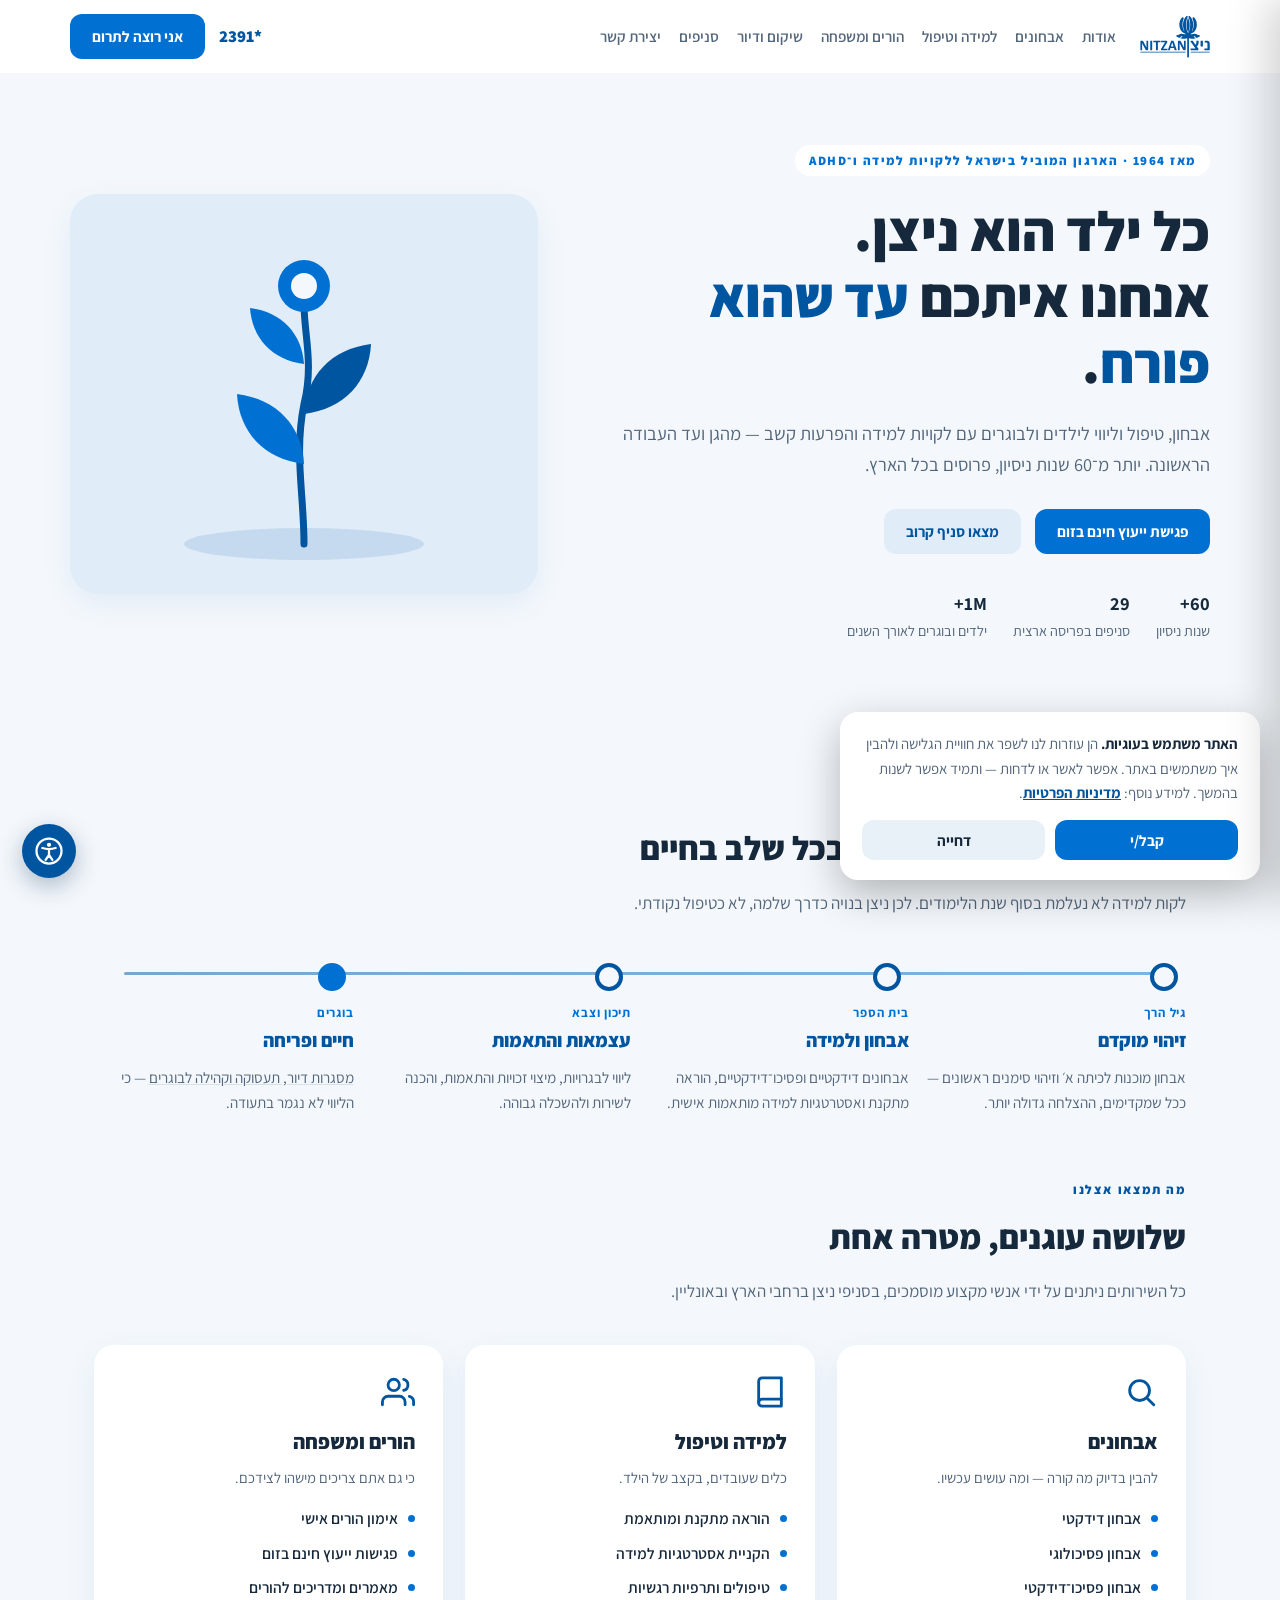
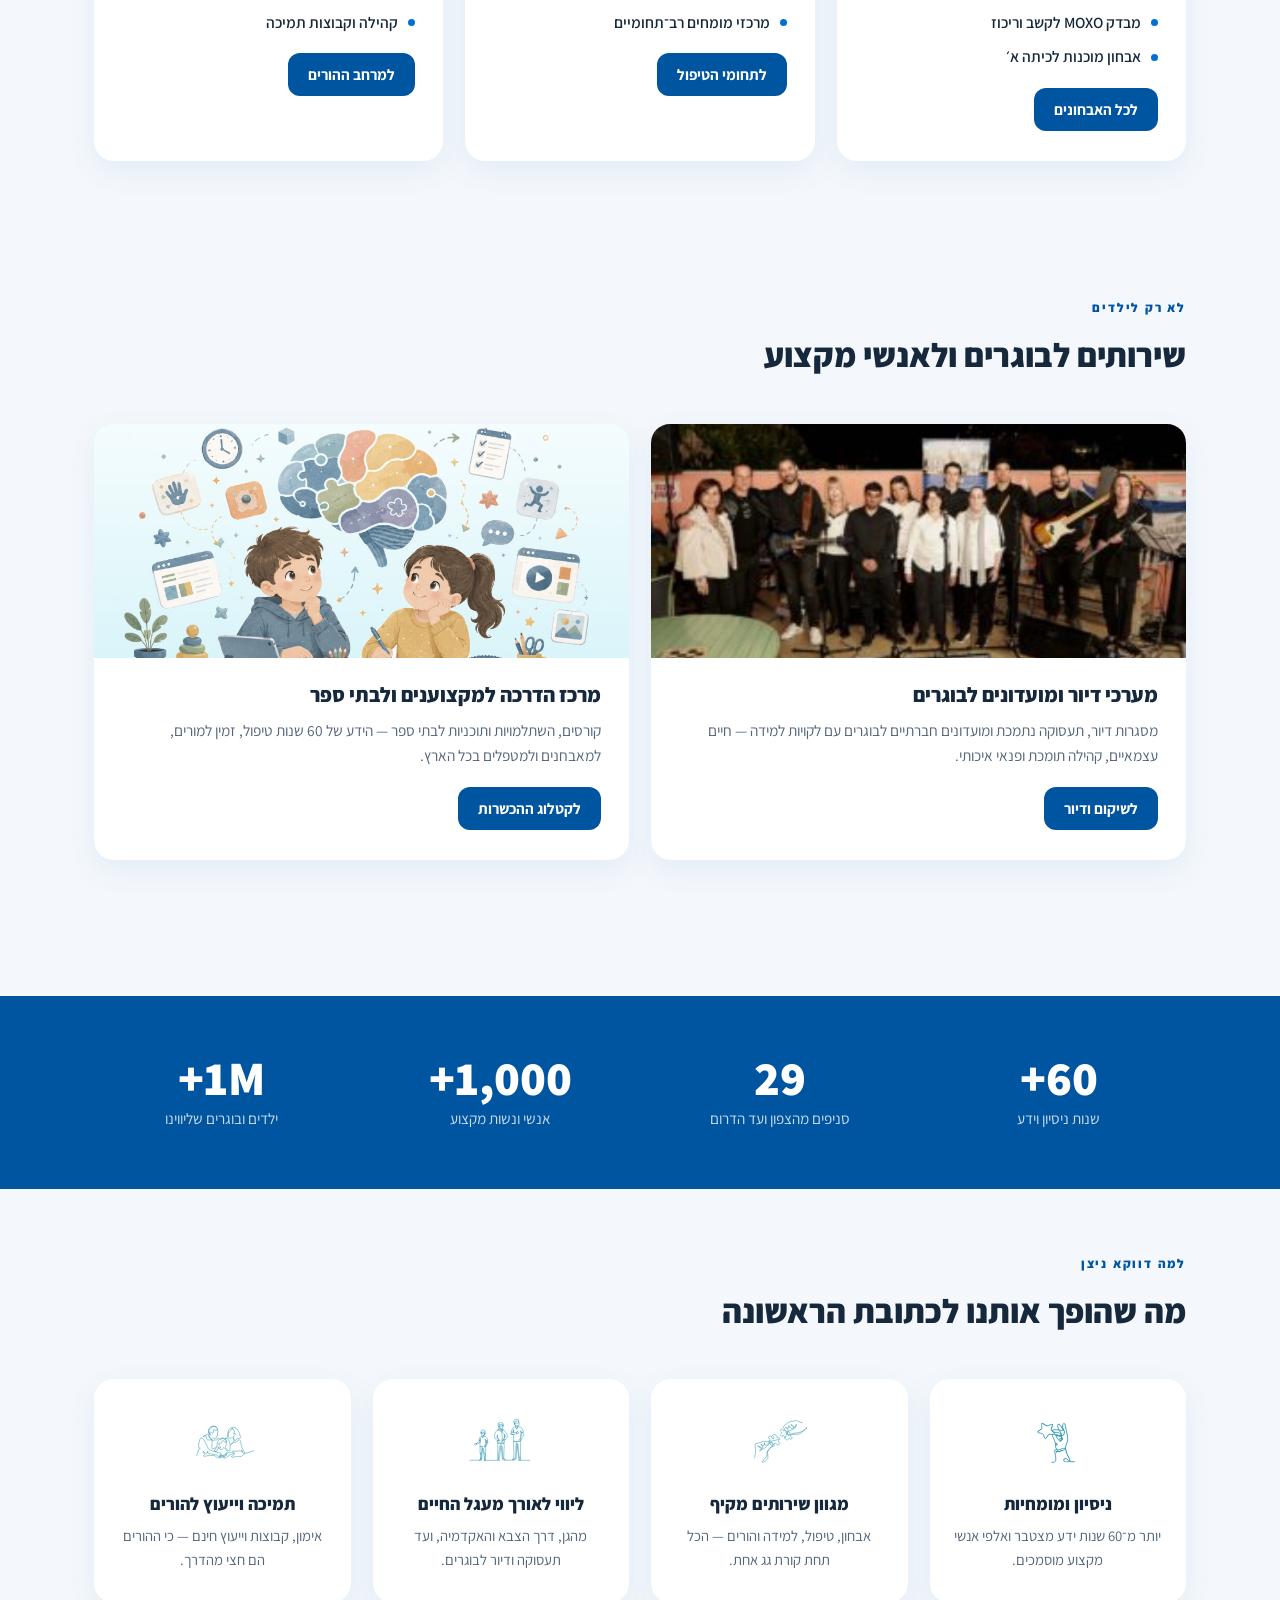
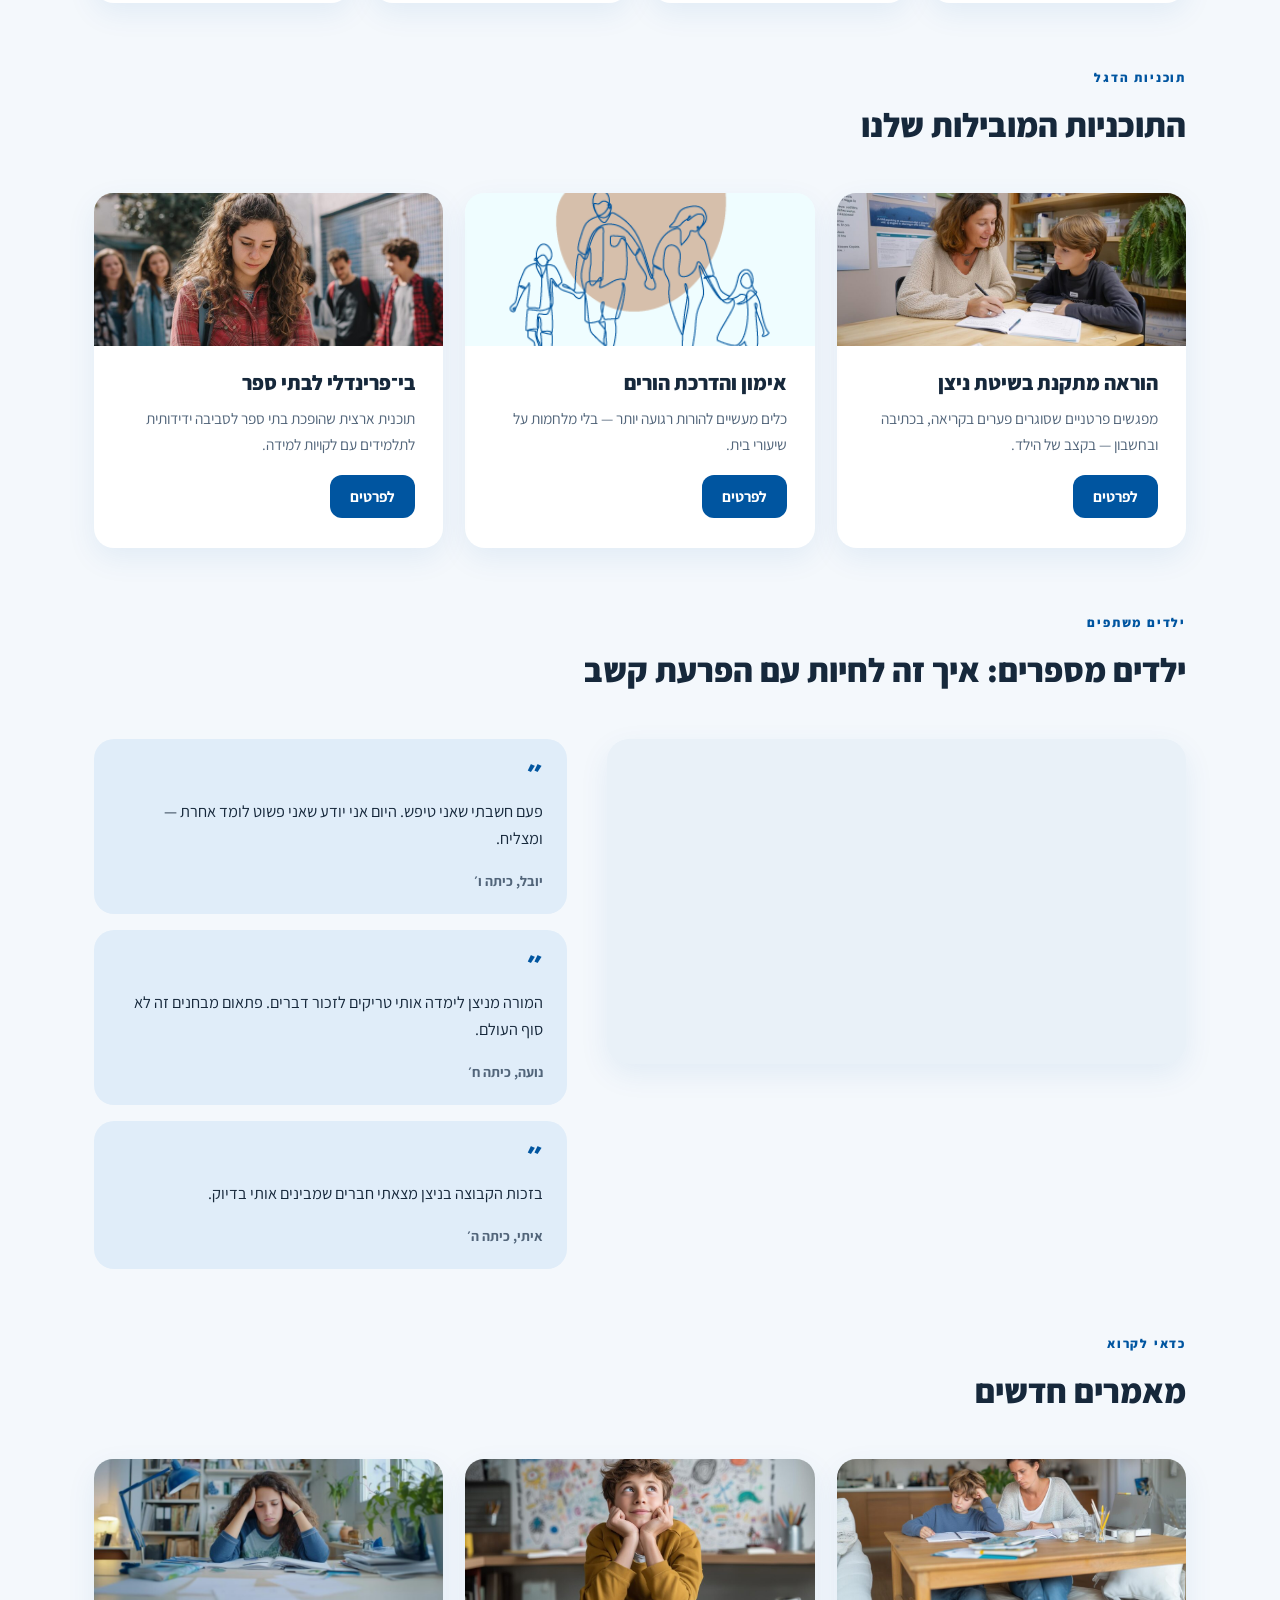
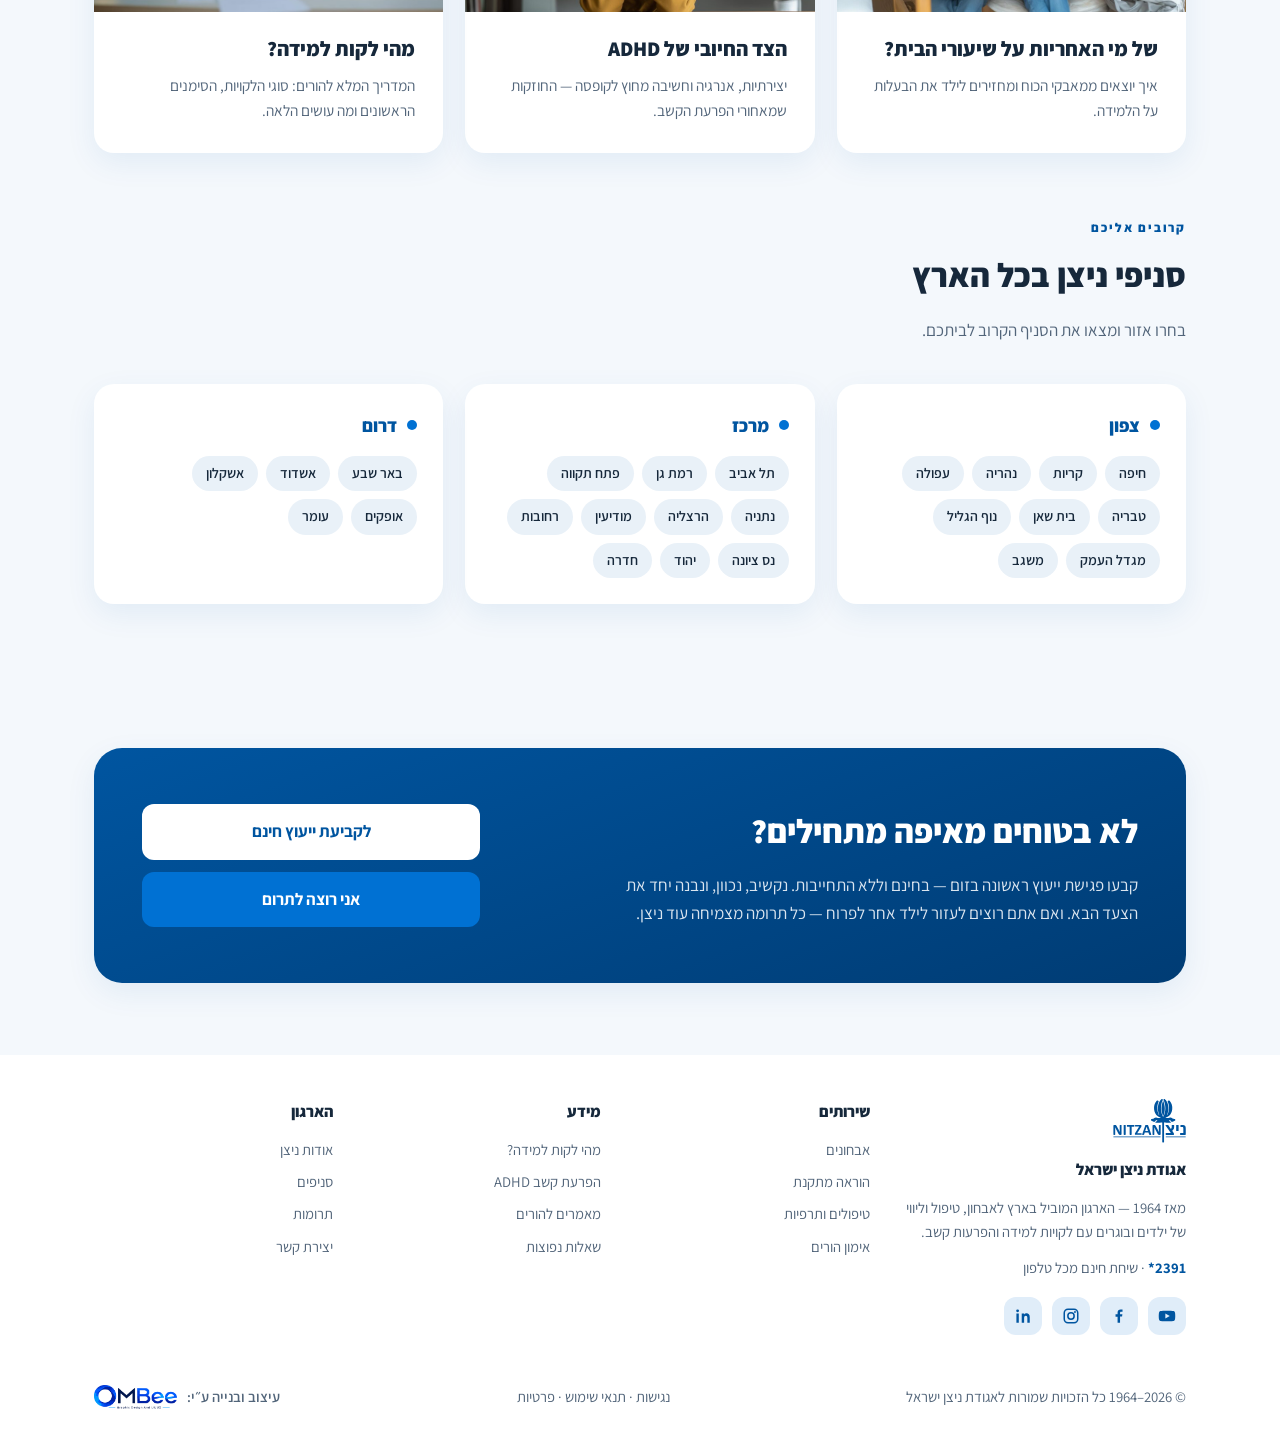
==== web/index.html @ 7d544f48 "Nitzan Israel website concept - full site 12 pages (home, about, diagnostics, therapy, parents, hous" ====
<!DOCTYPE html>
<html lang="he" dir="rtl">
<head>
<meta charset="utf-8">
<meta name="viewport" content="width=device-width, initial-scale=1">
<title>אגודת ניצן ישראל — איתכם מילדות ועד בגרות</title>
<link rel="icon" href="images/favicon-32.png">
<link rel="preconnect" href="https://fonts.googleapis.com">
<link rel="stylesheet" href="https://fonts.googleapis.com/css2?family=Assistant:wght@400;600;700;800&display=swap">
<link rel="stylesheet" href="style.css">
<script src="site.js" defer></script>
</head>
<body>

<header class="topbar">
  <div class="wrap topbar-inner">
    <button class="burger" aria-label="פתיחת תפריט" onclick="document.body.classList.add('drawer-open')">
      <svg width="26" height="26" viewBox="0 0 24 24" fill="none" stroke="currentColor" stroke-width="2.4" stroke-linecap="round"><path d="M3 6h18M3 12h18M3 18h18"/></svg>
    </button>
    <a class="logo" href="index.html">
      <img src="images/logo-blue.svg" alt="ניצן — אגודה לקידום ילדים ובוגרים עם לקויות למידה">
    </a>
    <nav class="nav" aria-label="ניווט ראשי">
      <a href="about.html">אודות</a>
      <a href="diagnostics.html">אבחונים</a>
      <a href="therapy.html">למידה וטיפול</a>
      <a href="parents.html">הורים ומשפחה</a>
      <a href="housing.html">שיקום ודיור</a>
      <a href="branches.html">סניפים</a>
      <a href="contact.html">יצירת קשר</a>
    </nav>
    <div class="topbar-actions">
      <a class="phone" href="tel:*2391" dir="ltr">2391*</a>
      <a class="btn btn-accent" href="donate.html">אני רוצה לתרום</a>
    </div>
  </div>
</header>

<div class="drawer-overlay" onclick="document.body.classList.remove('drawer-open')"></div>
<aside class="drawer" aria-label="תפריט ראשי">
  <div class="drawer-head">
    <a href="index.html" aria-label="לדף הראשי"><img src="images/logo-blue.svg" alt="ניצן"></a>
    <button class="drawer-close" aria-label="סגירת תפריט" onclick="document.body.classList.remove('drawer-open')">
      <svg width="22" height="22" viewBox="0 0 24 24" fill="none" stroke="currentColor" stroke-width="2.4" stroke-linecap="round"><path d="M5 5l14 14M19 5L5 19"/></svg>
    </button>
  </div>
  <nav class="drawer-nav">
    <a href="about.html">אודות</a>
    <a href="diagnostics.html">אבחונים</a>
    <a href="therapy.html">למידה וטיפול</a>
    <a href="parents.html">הורים ומשפחה</a>
    <a href="housing.html">שיקום ודיור</a>
    <a href="branches.html">סניפים</a>
    <a href="contact.html">יצירת קשר</a>
  </nav>
  <div class="drawer-cta">
    <a class="btn btn-ghost" href="tel:*2391">חיוג חינם <span dir="ltr">2391*</span></a>
    <a class="btn btn-accent" href="donate.html">אני רוצה לתרום</a>
  </div>
</aside>

<section class="hero">
  <div class="wrap hero-inner">
    <div>
      <span class="eyebrow">מאז 1964 · הארגון המוביל בישראל ללקויות למידה ו־ADHD</span>
      <h1>כל ילד הוא ניצן.<br>אנחנו איתכם <em>עד שהוא פורח</em>.</h1>
      <p class="lead">אבחון, טיפול וליווי לילדים ולבוגרים עם לקויות למידה והפרעות קשב — מהגן ועד העבודה הראשונה. יותר מ־60 שנות ניסיון, פרוסים בכל הארץ.</p>
      <div class="hero-ctas">
        <a class="btn btn-accent" href="contact.html">פגישת ייעוץ חינם בזום</a>
        <a class="btn btn-ghost" href="branches.html">מצאו סניף קרוב</a>
      </div>
      <div class="hero-trust">
        <div><b>60+</b>שנות ניסיון</div>
        <div><b>29</b>סניפים בפריסה ארצית</div>
        <div><b>1M+</b>ילדים ובוגרים לאורך השנים</div>
      </div>
    </div>
    <div class="sprout-stage" aria-hidden="true">
      <svg viewBox="0 0 340 360" fill="none">
        <ellipse cx="170" cy="330" rx="120" ry="16" fill="var(--brand)" opacity="0.12"/>
        <path class="stem-path" d="M170 330 C170 280 160 240 170 190 C180 150 170 120 170 90" stroke="var(--brand)" stroke-width="7" stroke-linecap="round"/>
        <path class="leaf leaf-1" d="M170 250 C130 245 105 218 103 180 C143 185 168 212 170 250Z" fill="var(--bud)"/>
        <path class="leaf leaf-2" d="M170 200 C210 195 235 168 237 130 C197 135 172 162 170 200Z" fill="var(--brand)" opacity="0.85"/>
        <path class="leaf leaf-3" d="M170 150 C138 146 118 124 116 94 C148 98 168 120 170 150Z" fill="var(--bud)" opacity="0.75"/>
        <g class="bud-circle">
          <circle cx="170" cy="72" r="26" fill="var(--accent)"/>
          <circle cx="170" cy="72" r="13" fill="var(--bg)"/>
        </g>
      </svg>
    </div>
  </div>
</section>

<section class="section">
  <div class="wrap">
    <div class="section-head">
      <span class="kicker">המסע שלנו יחד</span>
      <h2>מילדות ועד בגרות — ליווי בכל שלב בחיים</h2>
      <p>לקות למידה לא נעלמת בסוף שנת הלימודים. לכן ניצן בנויה כדרך שלמה, לא כטיפול נקודתי.</p>
    </div>
    <div class="journey-track">
      <div class="stage">
        <span class="age">גיל הרך</span>
        <h3>זיהוי מוקדם</h3>
        <p>אבחון מוכנות לכיתה א׳ וזיהוי סימנים ראשונים — ככל שמקדימים, ההצלחה גדולה יותר.</p>
      </div>
      <div class="stage">
        <span class="age">בית הספר</span>
        <h3>אבחון ולמידה</h3>
        <p>אבחונים דידקטיים ופסיכו־דידקטיים, הוראה מתקנת ואסטרטגיות למידה מותאמות אישית.</p>
      </div>
      <div class="stage">
        <span class="age">תיכון וצבא</span>
        <h3>עצמאות והתאמות</h3>
        <p>ליווי לבגרויות, מיצוי זכויות והתאמות, והכנה לשירות ולהשכלה גבוהה.</p>
      </div>
      <div class="stage">
        <span class="age">בוגרים</span>
        <h3>חיים ופריחה</h3>
        <p><a href="housing.html" style="color:inherit; text-decoration:underline; text-decoration-color:var(--line);">מסגרות דיור, תעסוקה וקהילה לבוגרים</a> — כי הליווי לא נגמר בתעודה.</p>
      </div>
    </div>
  </div>
</section>

<section class="section pad-bottom">
  <div class="wrap">
    <div class="section-head">
      <span class="kicker">מה תמצאו אצלנו</span>
      <h2>שלושה עוגנים, מטרה אחת</h2>
      <p>כל השירותים ניתנים על ידי אנשי מקצוע מוסמכים, בסניפי ניצן ברחבי הארץ ובאונליין.</p>
    </div>
    <div class="cards">
      <div class="card lift">
        <div class="icon" aria-hidden="true">
          <svg width="26" height="26" viewBox="0 0 24 24" fill="none" stroke="currentColor" stroke-width="2" stroke-linecap="round"><circle cx="11" cy="11" r="7"/><path d="M21 21l-4.3-4.3"/></svg>
        </div>
        <h3>אבחונים</h3>
        <p class="sub">להבין בדיוק מה קורה — ומה עושים עכשיו.</p>
        <ul>
          <li>אבחון דידקטי</li>
          <li>אבחון פסיכולוגי</li>
          <li>אבחון פסיכו־דידקטי</li>
          <li>מבדק MOXO לקשב וריכוז</li>
          <li>אבחון מוכנות לכיתה א׳</li>
        </ul>
        <a class="more" href="diagnostics.html">לכל האבחונים</a>
      </div>
      <div class="card lift">
        <div class="icon" aria-hidden="true">
          <svg width="26" height="26" viewBox="0 0 24 24" fill="none" stroke="currentColor" stroke-width="2" stroke-linecap="round" stroke-linejoin="round"><path d="M4 19.5A2.5 2.5 0 0 1 6.5 17H20"/><path d="M6.5 2H20v20H6.5A2.5 2.5 0 0 1 4 19.5v-15A2.5 2.5 0 0 1 6.5 2z"/></svg>
        </div>
        <h3>למידה וטיפול</h3>
        <p class="sub">כלים שעובדים, בקצב של הילד.</p>
        <ul>
          <li>הוראה מתקנת ומותאמת</li>
          <li>הקניית אסטרטגיות למידה</li>
          <li>טיפולים ותרפיות רגשיות</li>
          <li>מרכזי מומחים רב־תחומיים</li>
        </ul>
        <a class="more" href="therapy.html">לתחומי הטיפול</a>
      </div>
      <div class="card lift">
        <div class="icon" aria-hidden="true">
          <svg width="26" height="26" viewBox="0 0 24 24" fill="none" stroke="currentColor" stroke-width="2" stroke-linecap="round" stroke-linejoin="round"><path d="M17 21v-2a4 4 0 0 0-4-4H5a4 4 0 0 0-4 4v2"/><circle cx="9" cy="7" r="4"/><path d="M23 21v-2a4 4 0 0 0-3-3.87"/><path d="M16 3.13a4 4 0 0 1 0 7.75"/></svg>
        </div>
        <h3>הורים ומשפחה</h3>
        <p class="sub">כי גם אתם צריכים מישהו לצידכם.</p>
        <ul>
          <li>אימון הורים אישי</li>
          <li>פגישות ייעוץ חינם בזום</li>
          <li>מאמרים ומדריכים להורים</li>
          <li>קהילה וקבוצות תמיכה</li>
        </ul>
        <a class="more" href="parents.html">למרחב ההורים</a>
      </div>
    </div>
  </div>
</section>

<section class="section pad-bottom">
  <div class="wrap">
    <div class="section-head">
      <span class="kicker">לא רק לילדים</span>
      <h2>שירותים לבוגרים ולאנשי מקצוע</h2>
    </div>
    <div class="cards cols-2">
      <div class="card">
        <div class="thumb"><img src="images/nitzan-band.jpg" alt="פעילות מועדון של בוגרי ניצן"></div>
        <h3>מערכי דיור ומועדונים לבוגרים</h3>
        <p class="body">מסגרות דיור, תעסוקה נתמכת ומועדונים חברתיים לבוגרים עם לקויות למידה — חיים עצמאיים, קהילה תומכת ופנאי איכותי.</p>
        <a class="more" href="housing.html">לשיקום ודיור</a>
      </div>
      <div class="card">
        <div class="thumb"><img src="images/webinar.jpg" alt="הכשרה מקצועית במרכז ההדרכה של ניצן"></div>
        <h3>מרכז הדרכה למקצוענים ולבתי ספר</h3>
        <p class="body">קורסים, השתלמויות ותוכניות לבתי ספר — הידע של 60 שנות טיפול, זמין למורים, למאבחנים ולמטפלים בכל הארץ.</p>
        <a class="more" href="contact.html">לקטלוג ההכשרות</a>
      </div>
    </div>
  </div>
</section>

<section class="stats">
  <div class="wrap stats-grid">
    <div class="stat"><b>60+</b><span>שנות ניסיון וידע</span></div>
    <div class="stat"><b>29</b><span>סניפים מהצפון ועד הדרום</span></div>
    <div class="stat"><b>1,000+</b><span>אנשי ונשות מקצוע</span></div>
    <div class="stat"><b>1M+</b><span>ילדים ובוגרים שליווינו</span></div>
  </div>
</section>

<section class="section">
  <div class="wrap">
    <div class="section-head">
      <span class="kicker">למה דווקא ניצן</span>
      <h2>מה שהופך אותנו לכתובת הראשונה</h2>
    </div>
    <div class="why">
      <div class="why-item">
        <img src="images/icon-experience.svg" alt="">
        <h3>ניסיון ומומחיות</h3>
        <p>יותר מ־60 שנות ידע מצטבר ואלפי אנשי מקצוע מוסמכים.</p>
      </div>
      <div class="why-item">
        <img src="images/icon-services.svg" alt="">
        <h3>מגוון שירותים מקיף</h3>
        <p>אבחון, טיפול, למידה והורים — הכל תחת קורת גג אחת.</p>
      </div>
      <div class="why-item">
        <img src="images/icon-lifecycle.svg" alt="">
        <h3>ליווי לאורך מעגל החיים</h3>
        <p>מהגן, דרך הצבא והאקדמיה, ועד תעסוקה ודיור לבוגרים.</p>
      </div>
      <div class="why-item">
        <img src="images/icon-parent-support.svg" alt="">
        <h3>תמיכה וייעוץ להורים</h3>
        <p>אימון, קבוצות וייעוץ חינם — כי ההורים הם חצי מהדרך.</p>
      </div>
    </div>
  </div>
</section>

<section class="section">
  <div class="wrap">
    <div class="section-head">
      <span class="kicker">תוכניות הדגל</span>
      <h2>התוכניות המובילות שלנו</h2>
    </div>
    <div class="cards">
      <a class="card lift" href="therapy.html">
        <div class="thumb"><img src="images/remedial-teaching.jpg" alt="מפגש הוראה מתקנת"></div>
        <h3>הוראה מתקנת בשיטת ניצן</h3>
        <p class="body">מפגשים פרטניים שסוגרים פערים בקריאה, בכתיבה ובחשבון — בקצב של הילד.</p>
        <span class="more">לפרטים</span>
      </a>
      <a class="card lift" href="parents.html">
        <div class="thumb"><img src="images/parents-guidance.png" alt="ייעוץ, אימון והדרכת הורים"></div>
        <h3>אימון והדרכת הורים</h3>
        <p class="body">כלים מעשיים להורות רגועה יותר — בלי מלחמות על שיעורי בית.</p>
        <span class="more">לפרטים</span>
      </a>
      <a class="card lift" href="about.html">
        <div class="thumb"><img src="images/be-friendly-program.jpg" alt="תוכנית בי־פרינדלי בבתי ספר"></div>
        <h3>בי־פרינדלי לבתי ספר</h3>
        <p class="body">תוכנית ארצית שהופכת בתי ספר לסביבה ידידותית לתלמידים עם לקויות למידה.</p>
        <span class="more">לפרטים</span>
      </a>
    </div>
  </div>
</section>

<section class="section">
  <div class="wrap">
    <div class="section-head">
      <span class="kicker">ילדים משתפים</span>
      <h2>ילדים מספרים: איך זה לחיות עם הפרעת קשב</h2>
    </div>
    <div class="split">
      <div class="video-frame">
        <iframe src="https://www.youtube-nocookie.com/embed/VeKZxgT_65Y" title="ילדים מספרים: איך זה לחיות עם הפרעת קשב — אגודת ניצן" loading="lazy" allow="accelerometer; clipboard-write; encrypted-media; gyroscope; picture-in-picture; web-share" allowfullscreen></iframe>
      </div>
      <div class="quotes stack">
        <div class="quote">
          <p>פעם חשבתי שאני טיפש. היום אני יודע שאני פשוט לומד אחרת — ומצליח.</p>
          <span>יובל, כיתה ו׳</span>
        </div>
        <div class="quote">
          <p>המורה מניצן לימדה אותי טריקים לזכור דברים. פתאום מבחנים זה לא סוף העולם.</p>
          <span>נועה, כיתה ח׳</span>
        </div>
        <div class="quote">
          <p>בזכות הקבוצה בניצן מצאתי חברים שמבינים אותי בדיוק.</p>
          <span>איתי, כיתה ה׳</span>
        </div>
      </div>
    </div>
  </div>
</section>

<section class="section">
  <div class="wrap">
    <div class="section-head">
      <span class="kicker">כדאי לקרוא</span>
      <h2>מאמרים חדשים</h2>
    </div>
    <div class="cards">
      <a class="card lift" href="parents.html#articles">
        <div class="thumb"><img src="images/homework.jpg" alt="הורה וילד מכינים שיעורי בית"></div>
        <h3>של מי האחריות על שיעורי הבית?</h3>
        <p class="body">איך יוצאים ממאבקי הכוח ומחזירים לילד את הבעלות על הלמידה.</p>
      </a>
      <a class="card lift" href="parents.html#articles">
        <div class="thumb"><img src="images/adhd.jpg" alt="ילד עם הפרעת קשב"></div>
        <h3>הצד החיובי של ADHD</h3>
        <p class="body">יצירתיות, אנרגיה וחשיבה מחוץ לקופסה — החוזקות שמאחורי הפרעת הקשב.</p>
      </a>
      <a class="card lift" href="parents.html#articles">
        <div class="thumb"><img src="images/learning-disabilities.jpg" alt="ילדה לומדת עם מורה"></div>
        <h3>מהי לקות למידה?</h3>
        <p class="body">המדריך המלא להורים: סוגי הלקויות, הסימנים הראשונים ומה עושים הלאה.</p>
      </a>
    </div>
  </div>
</section>

<section class="section pad-bottom">
  <div class="wrap">
    <div class="section-head">
      <span class="kicker">קרובים אליכם</span>
      <h2>סניפי ניצן בכל הארץ</h2>
      <p>בחרו אזור ומצאו את הסניף הקרוב לביתכם.</p>
    </div>
    <div class="regions">
      <div class="region">
        <h3><span class="dot"></span>צפון</h3>
        <div class="chips">
          <a class="chip" href="branches.html">חיפה</a><a class="chip" href="branches.html">קריות</a><a class="chip" href="branches.html">נהריה</a><a class="chip" href="branches.html">עפולה</a><a class="chip" href="branches.html">טבריה</a><a class="chip" href="branches.html">בית שאן</a><a class="chip" href="branches.html">נוף הגליל</a><a class="chip" href="branches.html">מגדל העמק</a><a class="chip" href="branches.html">משגב</a>
        </div>
      </div>
      <div class="region">
        <h3><span class="dot"></span>מרכז</h3>
        <div class="chips">
          <a class="chip" href="branches.html">תל אביב</a><a class="chip" href="branches.html">רמת גן</a><a class="chip" href="branches.html">פתח תקווה</a><a class="chip" href="branches.html">נתניה</a><a class="chip" href="branches.html">הרצליה</a><a class="chip" href="branches.html">מודיעין</a><a class="chip" href="branches.html">רחובות</a><a class="chip" href="branches.html">נס ציונה</a><a class="chip" href="branches.html">יהוד</a><a class="chip" href="branches.html">חדרה</a>
        </div>
      </div>
      <div class="region">
        <h3><span class="dot"></span>דרום</h3>
        <div class="chips">
          <a class="chip" href="branches.html">באר שבע</a><a class="chip" href="branches.html">אשדוד</a><a class="chip" href="branches.html">אשקלון</a><a class="chip" href="branches.html">אופקים</a><a class="chip" href="branches.html">עומר</a>
        </div>
      </div>
    </div>
  </div>
</section>

<section class="cta-band">
  <div class="wrap">
    <div class="cta-box">
      <div>
        <h2>לא בטוחים מאיפה מתחילים?</h2>
        <p>קבעו פגישת ייעוץ ראשונה בזום — בחינם וללא התחייבות. נקשיב, נכוון, ונבנה יחד את הצעד הבא. ואם אתם רוצים לעזור לילד אחר לפרוח — כל תרומה מצמיחה עוד ניצן.</p>
      </div>
      <div class="cta-actions">
        <a class="btn btn-light" href="contact.html">לקביעת ייעוץ חינם</a>
        <a class="btn btn-accent" href="donate.html">אני רוצה לתרום</a>
      </div>
    </div>
  </div>
</section>

<footer>
  <div class="wrap">
    <div class="footer-grid">
      <div>
        <img class="footer-logo" src="images/logo-blue.svg" alt="אגודת ניצן ישראל">
        <h4>אגודת ניצן ישראל</h4>
        <p style="margin:0;">מאז 1964 — הארגון המוביל בארץ לאבחון, טיפול וליווי של ילדים ובוגרים עם לקויות למידה והפרעות קשב.</p>
        <p style="margin:12px 0 0;"><b style="color:var(--brand);" dir="ltr">*2391</b> · שיחת חינם מכל טלפון</p>
        <div class="socials">
          <a href="https://www.youtube.com/@agudatnitzan" target="_blank" rel="noopener" aria-label="יוטיוב"><svg viewBox="0 0 24 24" aria-hidden="true"><path d="M23 12s0-3.3-.4-4.8a2.5 2.5 0 0 0-1.8-1.8C19.3 5 12 5 12 5s-7.3 0-8.8.4A2.5 2.5 0 0 0 1.4 7.2C1 8.7 1 12 1 12s0 3.3.4 4.8a2.5 2.5 0 0 0 1.8 1.8C4.7 19 12 19 12 19s7.3 0 8.8-.4a2.5 2.5 0 0 0 1.8-1.8C23 15.3 23 12 23 12zM9.8 15.2V8.8L15.7 12z"/></svg></a>
          <a href="https://www.facebook.com/nitzancenter" target="_blank" rel="noopener" aria-label="פייסבוק"><svg viewBox="0 0 24 24" aria-hidden="true"><path d="M13.4 21v-8.2h2.7l.4-3.1h-3.1V7.7c0-.9.3-1.5 1.6-1.5h1.7V3.4c-.3 0-1.3-.1-2.5-.1-2.5 0-4.1 1.5-4.1 4.2v2.3H7.4v3.1h2.7V21z"/></svg></a>
          <a href="https://www.instagram.com/agudat_nitzan" target="_blank" rel="noopener" aria-label="אינסטגרם"><svg viewBox="0 0 24 24" aria-hidden="true"><rect x="3" y="3" width="18" height="18" rx="5" fill="none" stroke="currentColor" stroke-width="2"/><circle cx="12" cy="12" r="4.2" fill="none" stroke="currentColor" stroke-width="2"/><circle cx="17.3" cy="6.7" r="1.3"/></svg></a>
          <a href="https://www.linkedin.com/company/nitzan" target="_blank" rel="noopener" aria-label="לינקדאין"><svg viewBox="0 0 24 24" aria-hidden="true"><path d="M6.4 8.6H3.2V21h3.2zM4.8 3.2a1.9 1.9 0 1 0 1.9 1.9 1.9 1.9 0 0 0-1.9-1.9zM21 13.4c0-3.4-1.8-5-4.2-5a3.7 3.7 0 0 0-3.3 1.6V8.6h-3.2V21h3.2v-6.5c0-1.7.8-2.7 2.2-2.7s2.1 1 2.1 2.7V21H21z"/></svg></a>
        </div>
      </div>
      <div>
        <h4>שירותים</h4>
        <ul>
          <li><a href="diagnostics.html">אבחונים</a></li>
          <li><a href="therapy.html">הוראה מתקנת</a></li>
          <li><a href="therapy.html">טיפולים ותרפיות</a></li>
          <li><a href="parents.html">אימון הורים</a></li>
        </ul>
      </div>
      <div>
        <h4>מידע</h4>
        <ul>
          <li><a href="parents.html#articles">מהי לקות למידה?</a></li>
          <li><a href="parents.html#articles">הפרעת קשב ADHD</a></li>
          <li><a href="parents.html#articles">מאמרים להורים</a></li>
          <li><a href="diagnostics.html#faq">שאלות נפוצות</a></li>
        </ul>
      </div>
      <div>
        <h4>הארגון</h4>
        <ul>
          <li><a href="about.html">אודות ניצן</a></li>
          <li><a href="branches.html">סניפים</a></li>
          <li><a href="donate.html">תרומות</a></li>
          <li><a href="contact.html">יצירת קשר</a></li>
        </ul>
      </div>
    </div>
    <div class="footer-bottom">
      <span>© <span dir="ltr">1964–2026</span> כל הזכויות שמורות לאגודת ניצן ישראל</span>
      <span><a href="accessibility.html">נגישות</a> · <a href="terms.html">תנאי שימוש</a> · <a href="privacy.html">פרטיות</a></span>
      <a class="credit" href="https://ombee.co.il" target="_blank" rel="noopener">עיצוב ובנייה ע״י: <img src="images/ombee-logo.png" alt="OMBee — Graphic Design And UI/UX"></a>
    </div>
  </div>
</footer>

</body>
</html>
---- web/style.css ----
/* =========================================================
   ניצן ישראל — קונספט עיצוב · עיצוב: עומרי בן אליהו
   פלטה מבוססת מותג: כחול #0055A0 · ירוק #118F38 · כתום #F07818
   טיפוגרפיה: Assistant בלבד
   ========================================================= */

:root {
  --bg: #F4F8FC;
  --surface: #FFFFFF;
  --surface-2: #E9F1F8;
  --ink: #16283B;
  --muted: #52657A;
  --brand: #0055A0;
  --brand-deep: #003C74;
  --brand-soft: #E0EDF9;
  --bud: #0071D3;
  --accent: #0071D3;
  --accent-ink: #FFFFFF;
  --line: #D8E2EC;
  --shadow: 0 10px 30px rgba(0, 85, 160, 0.08);
  --hero-grad: linear-gradient(160deg, #0055A0, #003C74);
}
@media (prefers-color-scheme: dark) {
  :root:not([data-theme="light"]) {
    --bg: #0D1620;
    --surface: #142130;
    --surface-2: #192A3C;
    --ink: #E9F0F7;
    --muted: #9AAEC2;
    --brand: #5CA8E8;
    --brand-deep: #8AC2F2;
    --brand-soft: #1A2E42;
    --bud: #5CA8E8;
    --accent: #5CA8E8;
    --accent-ink: #0D1620;
    --line: #24374B;
    --shadow: 0 10px 30px rgba(0, 0, 0, 0.35);
    --hero-grad: linear-gradient(160deg, #14456F, #0C2C4A);
  }
}
:root[data-theme="dark"] {
  --bg: #0D1620;
  --surface: #142130;
  --surface-2: #192A3C;
  --ink: #E9F0F7;
  --muted: #9AAEC2;
  --brand: #5CA8E8;
  --brand-deep: #8AC2F2;
  --brand-soft: #1A2E42;
  --bud: #5CA8E8;
  --accent: #5CA8E8;
  --accent-ink: #0D1620;
  --line: #24374B;
  --shadow: 0 10px 30px rgba(0, 0, 0, 0.35);
  --hero-grad: linear-gradient(160deg, #14456F, #0C2C4A);
}

* { box-sizing: border-box; }
body {
  margin: 0;
  direction: rtl;
  background: var(--bg);
  color: var(--ink);
  font-family: "Assistant", "Segoe UI", Arial, sans-serif;
  font-size: 17px;
  line-height: 1.65;
}
h1, h2, h3, h4 {
  font-family: "Assistant", "Segoe UI", Arial, sans-serif;
  font-weight: 800;
  text-wrap: balance;
  margin: 0;
}
a { color: inherit; text-decoration: none; }
img { max-width: 100%; }
a:focus-visible, .btn:focus-visible, summary:focus-visible { outline: 3px solid var(--bud); outline-offset: 2px; }

.wrap { max-width: 1140px; margin: 0 auto; padding: 0 24px; }

/* ---------- Top bar ---------- */
.topbar {
  position: sticky; top: 0; z-index: 50;
  background: var(--surface);
}
.topbar-inner { display: flex; align-items: center; gap: 24px; padding: 14px 0; }
.logo {
  display: flex; align-items: center; gap: 10px;
  font-weight: 800; font-size: 1.5rem; color: var(--brand);
  flex-shrink: 0;
}
.logo svg { display: block; }
.logo img { display: block; height: 42px; width: auto; }
@media (prefers-color-scheme: dark) {
  :root:not([data-theme="light"]) .logo img { filter: brightness(0) invert(0.95); }
}
:root[data-theme="dark"] .logo img { filter: brightness(0) invert(0.95); }
.nav { display: flex; gap: 18px; font-weight: 600; color: var(--muted); flex-wrap: wrap; font-size: 0.95rem; }
.nav a:hover { color: var(--brand); }
.nav a.active { color: var(--brand); font-weight: 800; }
.topbar-actions { margin-inline-start: auto; display: flex; align-items: center; gap: 14px; }

/* ---------- Burger & drawer ---------- */
.burger {
  width: 40px; height: 40px; border: none; cursor: pointer;
  background: transparent; color: var(--brand);
  display: none; place-items: center; flex-shrink: 0;
  transition: color 0.15s ease;
}
.burger:hover { color: var(--brand-deep); }
.drawer-overlay {
  position: fixed; inset: 0; z-index: 90;
  background: rgba(8, 22, 36, 0.45);
  opacity: 0; pointer-events: none; transition: opacity 0.25s ease;
}
.drawer {
  position: fixed; top: 0; right: 0; z-index: 100;
  width: min(340px, 86vw); height: 100dvh;
  background: var(--surface);
  box-shadow: -12px 0 40px rgba(0, 0, 0, 0.18);
  transform: translateX(100%); transition: transform 0.28s ease;
  display: flex; flex-direction: column; overflow-y: auto;
}
body.drawer-open .drawer { transform: none; }
body.drawer-open .drawer-overlay { opacity: 1; pointer-events: auto; }
body.drawer-open { overflow: hidden; }
.drawer-head { display: flex; align-items: center; justify-content: space-between; padding: 20px 26px 10px; }
.drawer-head img { height: 36px; width: auto; }
@media (prefers-color-scheme: dark) {
  :root:not([data-theme="light"]) .drawer-head img { filter: brightness(0) invert(0.95); }
}
:root[data-theme="dark"] .drawer-head img { filter: brightness(0) invert(0.95); }
.drawer-close {
  width: 40px; height: 40px; border: none; cursor: pointer;
  background: transparent; color: var(--ink);
  display: grid; place-items: center;
  transition: color 0.15s ease;
}
.drawer-close:hover { color: var(--brand); }
.drawer-nav { display: flex; flex-direction: column; padding: 16px 26px; }
.drawer-nav a { padding: 13px 0; font-weight: 700; font-size: 1.08rem; color: var(--ink); }
.drawer-nav a:hover, .drawer-nav a.active { color: var(--brand); }
.drawer-cta { margin-top: auto; padding: 20px 26px 28px; display: grid; gap: 10px; }
.drawer-cta .btn { text-align: center; }
@media (prefers-reduced-motion: reduce) { .drawer, .drawer-overlay { transition: none; } }
.phone {
  font-weight: 800; color: var(--brand); font-size: 1.05rem;
  font-variant-numeric: tabular-nums; white-space: nowrap;
}

/* ---------- Buttons ---------- */
.btn {
  display: inline-block; padding: 10px 22px; border-radius: 12px;
  font-weight: 700; font-size: 0.95rem; cursor: pointer; border: none;
  font-family: inherit;
  transition: transform 0.15s ease, box-shadow 0.15s ease;
}
.btn-accent { background: var(--accent); color: var(--accent-ink); }
.btn-accent:hover { transform: translateY(-1px); box-shadow: 0 6px 18px rgba(0, 113, 211, 0.35); }
.btn-ghost { background: var(--brand-soft); color: var(--brand); }
.btn-ghost:hover { transform: translateY(-1px); }
.btn-light { background: #FFFFFF; color: #0055A0; }
.btn-light:hover { transform: translateY(-1px); }

/* ---------- Homepage hero ---------- */
.hero { position: relative; overflow: hidden; }
.hero-inner {
  display: grid; grid-template-columns: 1.15fr 0.85fr; gap: 40px;
  align-items: center; padding: 72px 0 84px;
}
.eyebrow {
  display: inline-block; font-size: 0.8rem; font-weight: 800;
  letter-spacing: 0.12em; color: var(--bud);
  border-radius: 999px;
  padding: 5px 14px; background: var(--surface); margin-bottom: 22px;
}
.hero h1 {
  font-size: clamp(2.2rem, 4.6vw, 3.5rem);
  line-height: 1.18; color: var(--ink);
}
.hero h1 em { font-style: normal; color: var(--brand); }
.hero p.lead { font-size: 1.15rem; color: var(--muted); max-width: 34em; margin: 22px 0 30px; }
.hero-ctas { display: flex; gap: 14px; flex-wrap: wrap; }
.hero-trust { margin-top: 34px; display: flex; gap: 26px; color: var(--muted); font-size: 0.9rem; flex-wrap: wrap; }
.hero-trust b { color: var(--ink); font-size: 1.15rem; font-variant-numeric: tabular-nums; display: block; }

.sprout-stage {
  background: var(--brand-soft);
  border-radius: 28px;
  padding: 20px;
  display: flex; align-items: flex-end; justify-content: center;
  min-height: 380px;
  box-shadow: var(--shadow);
}
.sprout-stage svg { width: 100%; max-width: 340px; height: auto; }
.stem-path { stroke-dasharray: 600; stroke-dashoffset: 600; animation: grow 2.2s ease-out forwards 0.3s; }
.leaf { opacity: 0; transform-origin: center; animation: bloom 0.8s ease-out forwards; }
.leaf-1 { animation-delay: 1.2s; }
.leaf-2 { animation-delay: 1.5s; }
.leaf-3 { animation-delay: 1.8s; }
.bud-circle { opacity: 0; animation: bloom 0.9s ease-out forwards 2.2s; }
@keyframes grow { to { stroke-dashoffset: 0; } }
@keyframes bloom { from { opacity: 0; transform: scale(0.4); } to { opacity: 1; transform: scale(1); } }
@media (prefers-reduced-motion: reduce) {
  .stem-path { stroke-dashoffset: 0; animation: none; }
  .leaf, .bud-circle { opacity: 1; animation: none; }
}

/* ---------- Internal page hero ---------- */
.page-hero { background: var(--hero-grad); color: #F2F7FC; padding: 58px 0 54px; }
.page-hero .kicker-light {
  display: inline-block; font-size: 0.78rem; font-weight: 800; letter-spacing: 0.14em;
  background: rgba(255, 255, 255, 0.14); border-radius: 999px;
  padding: 5px 15px; margin-bottom: 18px;
}
.page-hero h1 { font-size: clamp(1.9rem, 3.8vw, 2.8rem); color: #FFFFFF; }
.page-hero p { font-size: 1.1rem; opacity: 0.9; max-width: 38em; margin: 14px 0 0; }
.page-hero .hero-actions { margin-top: 26px; display: flex; gap: 12px; flex-wrap: wrap; }

/* ---------- Sections ---------- */
.section { padding: 64px 0 0; }
.section:last-of-type, .section.pad-bottom { padding-bottom: 72px; }
.section-head { max-width: 640px; margin-bottom: 40px; }
.section-head h2 { font-size: clamp(1.6rem, 3vw, 2.1rem); color: var(--ink); }
.section-head p { color: var(--muted); margin: 12px 0 0; }
.kicker { font-size: 0.8rem; font-weight: 800; letter-spacing: 0.14em; color: var(--brand); display: block; margin-bottom: 10px; }

/* ---------- Journey (homepage) ---------- */
.journey-track { position: relative; display: grid; grid-template-columns: repeat(4, 1fr); gap: 18px; }
.journey-track::before {
  content: ""; position: absolute; inset-inline: 30px; top: 15px; height: 3px;
  background: linear-gradient(to left, var(--bud), var(--brand));
  border-radius: 3px; opacity: 0.5;
}
.stage { position: relative; padding-top: 40px; }
.stage::before {
  content: ""; position: absolute; top: 6px; right: 8px;
  width: 20px; height: 20px; border-radius: 50%;
  background: var(--bg); border: 4px solid var(--brand);
}
.stage:last-child::before { background: var(--bud); border-color: var(--bud); }
.stage h3 { font-size: 1.2rem; color: var(--brand); }
.stage .age { font-size: 0.8rem; font-weight: 700; color: var(--bud); letter-spacing: 0.06em; }
.stage p { color: var(--muted); font-size: 0.95rem; margin: 8px 0 0; }

/* ---------- Cards ---------- */
.cards { display: grid; grid-template-columns: repeat(3, 1fr); gap: 22px; }
.cards.cols-2 { grid-template-columns: 1fr 1fr; }
.cards.cols-4 { grid-template-columns: repeat(4, 1fr); }
.card {
  background: var(--surface);
  border-radius: 20px; padding: 30px 28px;
  box-shadow: var(--shadow);
  transition: transform 0.18s ease;
}
a.card:hover, .card.lift:hover { transform: translateY(-4px); }
.card .icon {
  color: var(--brand);
  display: flex; margin-bottom: 16px;
}
.card .icon svg { width: 34px; height: 34px; }
.card h3 { font-size: 1.3rem; margin-bottom: 6px; }
.card p.sub { color: var(--muted); font-size: 0.92rem; margin: 0 0 16px; }
.card p.body { color: var(--muted); font-size: 0.96rem; margin: 0; }
.card ul { list-style: none; margin: 0; padding: 0; display: grid; gap: 9px; }
.card li { display: flex; align-items: center; gap: 10px; font-weight: 600; font-size: 0.97rem; }
.card li::before { content: ""; width: 7px; height: 7px; border-radius: 50%; background: var(--bud); flex-shrink: 0; }
.card .more, .branch .more {
  display: inline-block; margin-top: 18px;
  background: var(--brand); color: #FFFFFF;
  padding: 9px 20px; border-radius: 12px;
  font-weight: 700; font-size: 0.95rem;
  transition: transform 0.15s ease, background 0.15s ease;
}
.card .more:hover, .branch .more:hover { background: var(--brand-deep); transform: translateY(-1px); }
@media (prefers-color-scheme: dark) {
  :root:not([data-theme="light"]) .card .more, :root:not([data-theme="light"]) .branch .more { color: #0D1620; }
  :root:not([data-theme="light"]) .card .more:hover, :root:not([data-theme="light"]) .branch .more:hover { color: #0D1620; }
}
:root[data-theme="dark"] .card .more, :root[data-theme="dark"] .branch .more { color: #0D1620; }
:root[data-theme="dark"] .card .more:hover, :root[data-theme="dark"] .branch .more:hover { color: #0D1620; }
.card .thumb {
  margin: -30px -28px 20px; border-radius: 19px 19px 0 0; overflow: hidden;
  aspect-ratio: 16 / 7; background: var(--surface-2);
}
.card .thumb img { width: 100%; height: 100%; object-fit: cover; display: block; }
.photo-frame { border-radius: 22px; overflow: hidden; box-shadow: var(--shadow); }
.photo-frame img { display: block; width: 100%; height: 100%; object-fit: cover; }

/* ---------- Steps (process) ---------- */
.steps { display: grid; grid-template-columns: repeat(4, 1fr); gap: 20px; counter-reset: step; }
.step {
  background: var(--surface); border-radius: 18px;
  box-shadow: var(--shadow);
  padding: 26px 24px; position: relative; counter-increment: step;
}
.step::before {
  content: counter(step);
  display: grid; place-items: center;
  width: 40px; height: 40px; border-radius: 50%;
  background: var(--brand); color: #FFFFFF;
  font-weight: 800; font-size: 1.1rem;
  margin-bottom: 14px;
}
.step h3 { font-size: 1.1rem; margin-bottom: 6px; }
.step p { color: var(--muted); font-size: 0.93rem; margin: 0; }

/* ---------- Stats band ---------- */
.stats { background: var(--brand); color: #F2F7FC; padding: 56px 0; margin-top: 64px; }
.stats-grid { display: grid; grid-template-columns: repeat(4, 1fr); gap: 24px; text-align: center; }
.stat b {
  display: block; font-size: clamp(2.2rem, 4vw, 3rem); font-weight: 800;
  font-variant-numeric: tabular-nums; line-height: 1.1; color: #FFFFFF;
}
.stat span { font-size: 0.95rem; opacity: 0.85; }
@media (prefers-color-scheme: dark) {
  :root:not([data-theme="light"]) .stats { background: var(--brand-soft); color: var(--ink); }
  :root:not([data-theme="light"]) .stat b { color: var(--brand-deep); }
}
:root[data-theme="dark"] .stats { background: var(--brand-soft); color: var(--ink); }
:root[data-theme="dark"] .stat b { color: var(--brand-deep); }

/* ---------- Regions / branches ---------- */
.regions { display: grid; grid-template-columns: repeat(3, 1fr); gap: 22px; }
.region { background: var(--surface); border-radius: 20px; padding: 26px; box-shadow: var(--shadow); }
.region h3 { font-size: 1.15rem; color: var(--brand); display: flex; align-items: center; gap: 10px; margin-bottom: 16px; }
.region h3 .dot { width: 10px; height: 10px; border-radius: 50%; background: var(--bud); }
.chips { display: flex; flex-wrap: wrap; gap: 8px; }
.chip {
  background: var(--surface-2); border-radius: 999px;
  padding: 6px 14px; font-size: 0.88rem; font-weight: 600; color: var(--ink);
  transition: background 0.15s ease;
}
.chip:hover { background: var(--brand-soft); color: var(--brand); }
.branch-grid { display: grid; grid-template-columns: repeat(3, 1fr); gap: 18px; }
.branch {
  background: var(--surface); border-radius: 18px;
  box-shadow: var(--shadow);
  padding: 22px 24px;
}
.branch h4 { font-size: 1.1rem; color: var(--brand); margin-bottom: 6px; }
.branch p { margin: 0; color: var(--muted); font-size: 0.92rem; }
.branch .branch-phone { margin-top: 12px; font-weight: 800; color: var(--ink); font-variant-numeric: tabular-nums; }

/* ---------- Why us ---------- */
.why { display: grid; grid-template-columns: repeat(4, 1fr); gap: 22px; }
.why-item {
  background: var(--surface); border-radius: 20px; padding: 30px 24px;
  text-align: center; box-shadow: var(--shadow);
}
.why-item img { height: 64px; width: 64px; object-fit: contain; margin: 0 auto 16px; display: block; }
.why-item h3 { font-size: 1.1rem; margin-bottom: 6px; }
.why-item p { margin: 0; color: var(--muted); font-size: 0.92rem; }

/* ---------- Quotes & video ---------- */
.video-frame {
  border-radius: 22px; overflow: hidden; box-shadow: var(--shadow);
  aspect-ratio: 16 / 9; background: var(--surface-2);
}
.video-frame iframe { width: 100%; height: 100%; border: 0; display: block; }
.quotes { display: grid; grid-template-columns: repeat(3, 1fr); gap: 22px; }
.quotes.stack { grid-template-columns: 1fr; gap: 16px; }
.quotes.stack .quote { padding: 20px 24px; }
.quotes.stack .quote::before { font-size: 2.2rem; margin-bottom: 4px; }
.quote { background: var(--brand-soft); border-radius: 20px; padding: 28px; }
.quote::before {
  content: "״"; font-size: 3rem; color: var(--brand);
  line-height: 1; display: block; margin-bottom: 8px; font-weight: 800;
}
.quote p { margin: 0 0 14px; font-size: 1.02rem; color: var(--ink); }
.quote span { color: var(--muted); font-size: 0.88rem; font-weight: 700; }

/* ---------- FAQ ---------- */
.faq { display: grid; gap: 12px; max-width: 760px; }
.faq details {
  background: var(--surface); border-radius: 16px;
  box-shadow: var(--shadow);
  padding: 4px 22px;
}
.faq summary {
  cursor: pointer; font-weight: 700; font-size: 1.02rem;
  padding: 14px 0; list-style: none; position: relative;
  padding-inline-start: 28px;
}
.faq summary::-webkit-details-marker { display: none; }
.faq summary::before {
  content: "+"; position: absolute; inset-inline-start: 0; top: 12px;
  color: var(--bud); font-weight: 800; font-size: 1.3rem; line-height: 1;
}
.faq details[open] summary::before { content: "−"; }
.faq details p { margin: 0 0 16px; color: var(--muted); padding-inline-start: 28px; }

/* ---------- Timeline (about) ---------- */
.timeline { position: relative; display: grid; gap: 26px; padding-inline-start: 34px; max-width: 720px; }
.timeline::before {
  content: ""; position: absolute; inset-inline-start: 9px; top: 8px; bottom: 8px;
  width: 3px; border-radius: 3px;
  background: linear-gradient(to bottom, var(--brand), var(--bud));
  opacity: 0.5;
}
.tl-item { position: relative; }
.tl-item::before {
  content: ""; position: absolute; inset-inline-start: -34px; top: 5px;
  width: 16px; height: 16px; border-radius: 50%;
  background: var(--bg); border: 4px solid var(--brand);
}
.tl-item:last-child::before { border-color: var(--bud); background: var(--bud); }
.tl-item .year { font-weight: 800; color: var(--brand); font-size: 1.05rem; font-variant-numeric: tabular-nums; }
.tl-item h3 { font-size: 1.15rem; margin: 2px 0 4px; }
.tl-item p { margin: 0; color: var(--muted); font-size: 0.96rem; }

/* ---------- Forms (mock) ---------- */
.form-card {
  background: var(--surface); border-radius: 22px;
  padding: 34px; box-shadow: var(--shadow);
}
.form-grid { display: grid; grid-template-columns: 1fr 1fr; gap: 16px; }
.field { display: grid; gap: 6px; }
.field.full { grid-column: 1 / -1; }
.field label { font-weight: 700; font-size: 0.92rem; }
.field input, .field select, .field textarea {
  font-family: inherit; font-size: 1rem; color: var(--ink);
  background: var(--surface-2); border: none; border-radius: 12px;
  padding: 12px 15px; width: 100%;
}
.field input:focus, .field select:focus, .field textarea:focus {
  outline: 2px solid var(--brand);
}
.form-note { font-size: 0.85rem; color: var(--muted); margin-top: 14px; }

/* ---------- Donation amounts ---------- */
.amounts { display: flex; gap: 12px; flex-wrap: wrap; margin: 18px 0 6px; }
.amount {
  border: none; background: var(--surface-2); color: var(--ink);
  border-radius: 14px; padding: 12px 24px; font-weight: 800; font-size: 1.05rem;
  cursor: pointer; font-family: inherit; font-variant-numeric: tabular-nums;
  transition: background 0.15s ease, color 0.15s ease;
}
.amount:hover { background: var(--brand-soft); color: var(--brand); }
.amount.selected { background: var(--brand); color: #FFFFFF; }

/* ---------- Impact list ---------- */
.impact { display: grid; gap: 14px; }
.impact li {
  display: flex; gap: 14px; align-items: flex-start; list-style: none;
  color: var(--muted); font-size: 1rem;
}
.impact { padding: 0; margin: 0; }
.impact li b { color: var(--ink); }
.impact li::before {
  content: ""; width: 10px; height: 10px; border-radius: 50%;
  background: var(--bud); flex-shrink: 0; margin-top: 9px;
}

/* ---------- CTA band ---------- */
.cta-band { padding: 72px 0; }
.cta-box {
  background: var(--hero-grad);
  border-radius: 28px; padding: 56px 48px;
  display: grid; grid-template-columns: 1.3fr 0.7fr; gap: 30px; align-items: center;
  color: #F2F7FC;
  box-shadow: var(--shadow);
}
.cta-box h2 { font-size: clamp(1.6rem, 3vw, 2.1rem); color: #FFFFFF; }
.cta-box p { margin: 12px 0 0; opacity: 0.9; max-width: 32em; }
.cta-actions { display: flex; flex-direction: column; gap: 12px; align-items: stretch; }
.cta-actions .btn { text-align: center; font-size: 1.05rem; padding: 14px 26px; }

/* ---------- Footer ---------- */
footer {
  background: var(--surface);
  padding: 44px 0 30px;
  color: var(--muted); font-size: 0.92rem;
}
.footer-grid { display: grid; grid-template-columns: 1.2fr 1fr 1fr 1fr; gap: 30px; margin-bottom: 30px; }
.footer-logo { height: 44px; width: auto; display: block; margin-bottom: 14px; }
@media (prefers-color-scheme: dark) {
  :root:not([data-theme="light"]) .footer-logo { filter: brightness(0) invert(0.95); }
}
:root[data-theme="dark"] .footer-logo { filter: brightness(0) invert(0.95); }
.footer-grid h4 { color: var(--ink); font-size: 1rem; margin: 0 0 12px; }
.footer-grid ul { list-style: none; margin: 0; padding: 0; display: grid; gap: 8px; }
.footer-grid a:hover { color: var(--brand); }
.footer-bottom {
  padding-top: 20px;
  display: flex; justify-content: space-between; align-items: center; gap: 16px; flex-wrap: wrap;
}
.footer-bottom a:hover { color: var(--brand); }
.credit { display: inline-flex; align-items: center; gap: 10px; font-weight: 600; }
.credit:hover { color: var(--brand); }
.credit img { height: 24px; width: auto; display: block; }
@media (prefers-color-scheme: dark) {
  :root:not([data-theme="light"]) .credit img { background: #FFFFFF; border-radius: 6px; padding: 3px 7px; }
}
:root[data-theme="dark"] .credit img { background: #FFFFFF; border-radius: 6px; padding: 3px 7px; }

/* ---------- Social links ---------- */
.socials { display: flex; gap: 10px; margin-top: 16px; }
.socials a {
  width: 38px; height: 38px; border-radius: 12px;
  background: var(--brand-soft); color: var(--brand);
  display: grid; place-items: center;
  transition: background 0.15s ease, color 0.15s ease;
}
.socials a:hover { background: var(--brand); color: #FFFFFF; }
.socials svg { width: 18px; height: 18px; fill: currentColor; }

/* ---------- Accessibility widget ---------- */
.a11y-btn {
  position: fixed; bottom: 22px; left: 22px; z-index: 80;
  width: 54px; height: 54px; border-radius: 50%;
  background: var(--brand); color: #FFFFFF; border: none; cursor: pointer;
  display: grid; place-items: center;
  box-shadow: 0 8px 24px rgba(0, 40, 80, 0.3);
  transition: transform 0.15s ease, background 0.15s ease;
}
.a11y-btn:hover { background: var(--brand-deep); transform: scale(1.06); }
.a11y-panel {
  position: fixed; bottom: 88px; left: 22px; z-index: 95;
  width: min(360px, calc(100vw - 44px)); max-height: min(72vh, 620px);
  background: var(--surface); border-radius: 22px;
  box-shadow: 0 18px 50px rgba(0, 0, 0, 0.3);
  display: flex; flex-direction: column; overflow: hidden;
  opacity: 0; pointer-events: none; transform: translateY(12px);
  transition: opacity 0.2s ease, transform 0.2s ease;
}
body.a11y-open .a11y-panel { opacity: 1; pointer-events: auto; transform: none; }
.a11y-head {
  display: flex; align-items: center; justify-content: space-between;
  padding: 16px 20px; background: var(--brand-soft); color: var(--brand);
  font-weight: 800; font-size: 1.05rem; flex-shrink: 0;
}
.a11y-head button { border: none; background: transparent; color: inherit; cursor: pointer; display: grid; place-items: center; }
.a11y-grid { display: grid; grid-template-columns: 1fr 1fr; gap: 10px; padding: 16px 20px; overflow-y: auto; }
.a11y-tile {
  border: none; cursor: pointer; background: var(--surface-2); color: var(--ink);
  border-radius: 14px; padding: 16px 8px; display: grid; gap: 8px; place-items: center;
  font-family: inherit; font-weight: 700; font-size: 0.85rem;
  transition: background 0.15s ease, color 0.15s ease;
}
.a11y-tile svg { width: 24px; height: 24px; }
.a11y-tile:hover { background: var(--brand-soft); color: var(--brand); }
.a11y-tile.on { background: var(--brand); color: #FFFFFF; }
.a11y-reset { margin: 4px 20px 14px; flex-shrink: 0; }
.a11y-foot { display: flex; justify-content: space-between; padding: 0 20px 18px; font-size: 0.82rem; flex-shrink: 0; }
.a11y-foot a { color: var(--brand); font-weight: 700; }
.a11y-foot a:hover { text-decoration: underline; }

/* accessibility modes */
html.a11y-contrast body { filter: contrast(1.25); }
html.a11y-gray body { filter: grayscale(1); }
html.a11y-contrast.a11y-gray body { filter: contrast(1.25) grayscale(1); }
html.a11y-links a { text-decoration: underline !important; }
html.a11y-bigtext { font-size: 115%; }
html.a11y-bigtext body { font-size: 19px; }
html.a11y-spacing body { letter-spacing: 0.07em; word-spacing: 0.15em; }
html.a11y-lineheight body, html.a11y-lineheight p, html.a11y-lineheight li { line-height: 2.1 !important; }
html.a11y-noanim *, html.a11y-noanim *::before, html.a11y-noanim *::after { animation: none !important; transition: none !important; }
html.a11y-noimg img, html.a11y-noimg .video-frame, html.a11y-noimg .photo-frame { visibility: hidden !important; }
html.a11y-readable body, html.a11y-readable body * { font-family: Arial, "Segoe UI", sans-serif !important; }

/* ---------- Cookie banner ---------- */
.cookie-banner {
  position: fixed; bottom: 20px; right: 20px; z-index: 85;
  width: min(420px, calc(100vw - 40px));
  background: var(--surface); border-radius: 18px;
  box-shadow: 0 14px 40px rgba(0, 0, 0, 0.28);
  padding: 20px 22px; display: none;
}
body.cookies-show .cookie-banner { display: block; }
.cookie-banner p { margin: 0 0 14px; font-size: 0.93rem; color: var(--muted); }
.cookie-banner b { color: var(--ink); }
.cookie-actions { display: flex; gap: 10px; }
.cookie-actions .btn { flex: 1; text-align: center; padding: 10px 12px; }
.btn-plain { background: var(--surface-2); color: var(--ink); }
.btn-plain:hover { background: var(--brand-soft); color: var(--brand); }

/* ---------- Two-column text ---------- */
.split { display: grid; grid-template-columns: 1.1fr 0.9fr; gap: 40px; align-items: start; }
.prose { max-width: 65ch; color: var(--ink); }
.prose p { margin: 0 0 16px; }
.prose p.muted { color: var(--muted); }

/* ---------- Responsive ---------- */
@media (max-width: 900px) {
  .hero-inner { grid-template-columns: 1fr; padding: 48px 0 56px; }
  .sprout-stage { min-height: 280px; }
  .journey-track { grid-template-columns: 1fr; gap: 26px; }
  .journey-track::before { inset-inline: auto; right: 15px; top: 20px; bottom: 20px; width: 3px; height: auto; }
  .stage { padding-top: 0; padding-right: 44px; }
  .stage::before { top: 4px; right: 6px; }
  .cards, .cards.cols-4, .regions, .stats-grid, .steps, .branch-grid, .why, .quotes { grid-template-columns: 1fr 1fr; }
  .cta-box { grid-template-columns: 1fr; padding: 40px 30px; }
  .footer-grid, .form-grid { grid-template-columns: 1fr 1fr; }
  .split { grid-template-columns: 1fr; }
  .nav { display: none; }
  .burger { display: grid; }
}
@media (max-width: 560px) {
  .topbar-actions { display: none; }
}
@media (max-width: 560px) {
  .cards, .cards.cols-2, .cards.cols-4, .regions, .stats-grid, .steps, .branch-grid, .footer-grid, .form-grid, .why, .quotes { grid-template-columns: 1fr; }
}
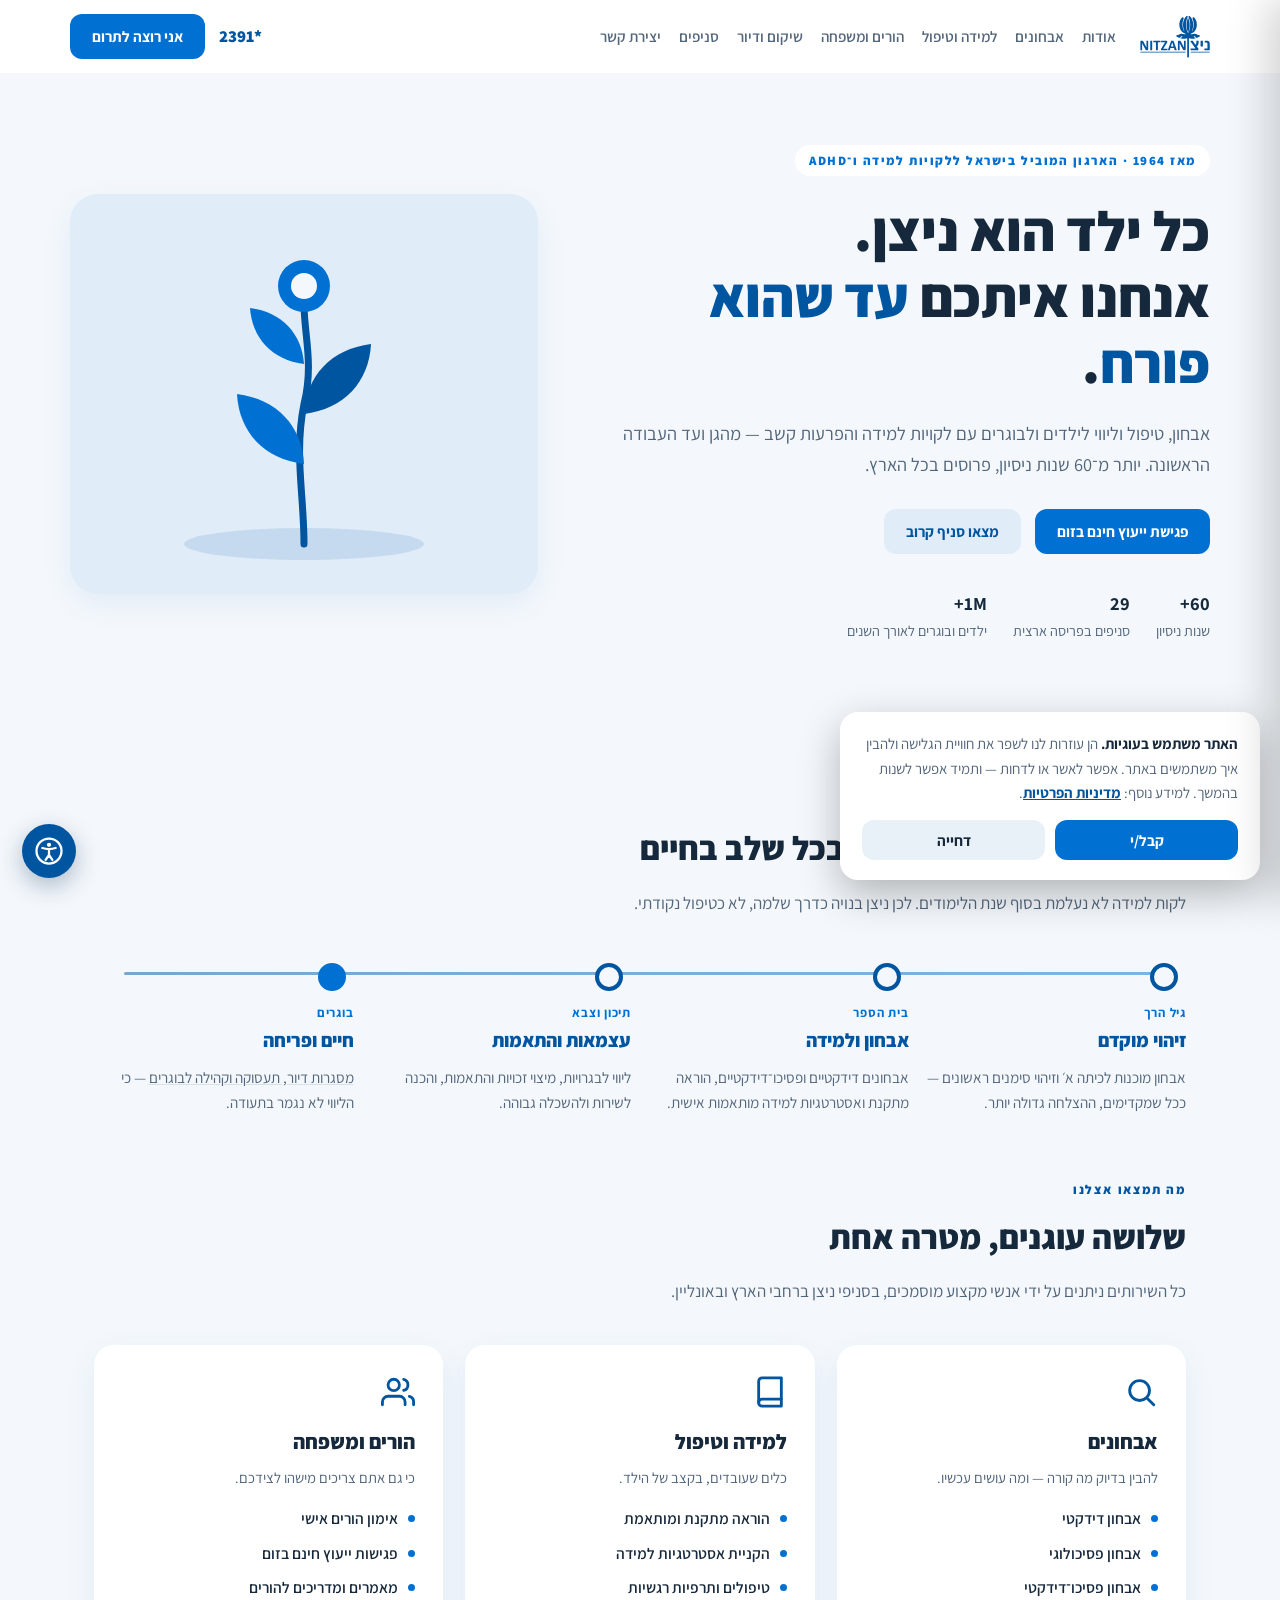
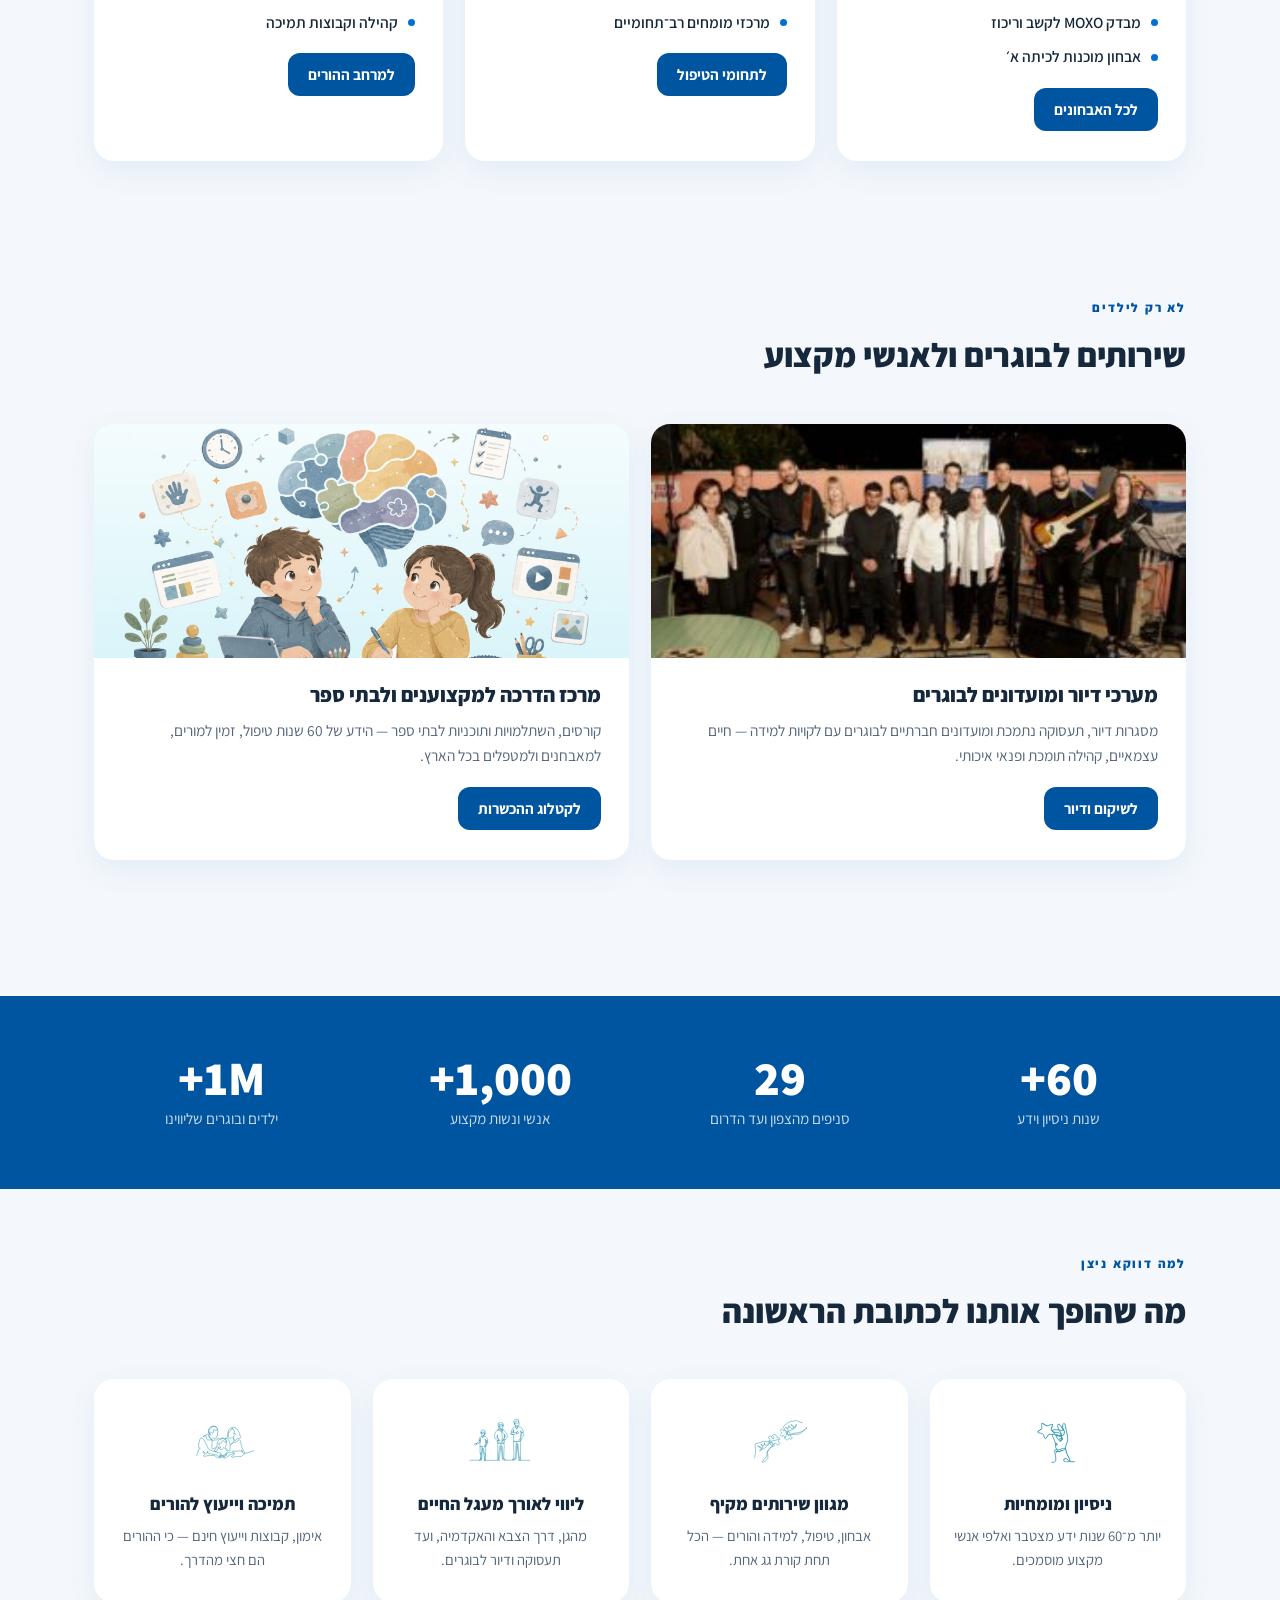
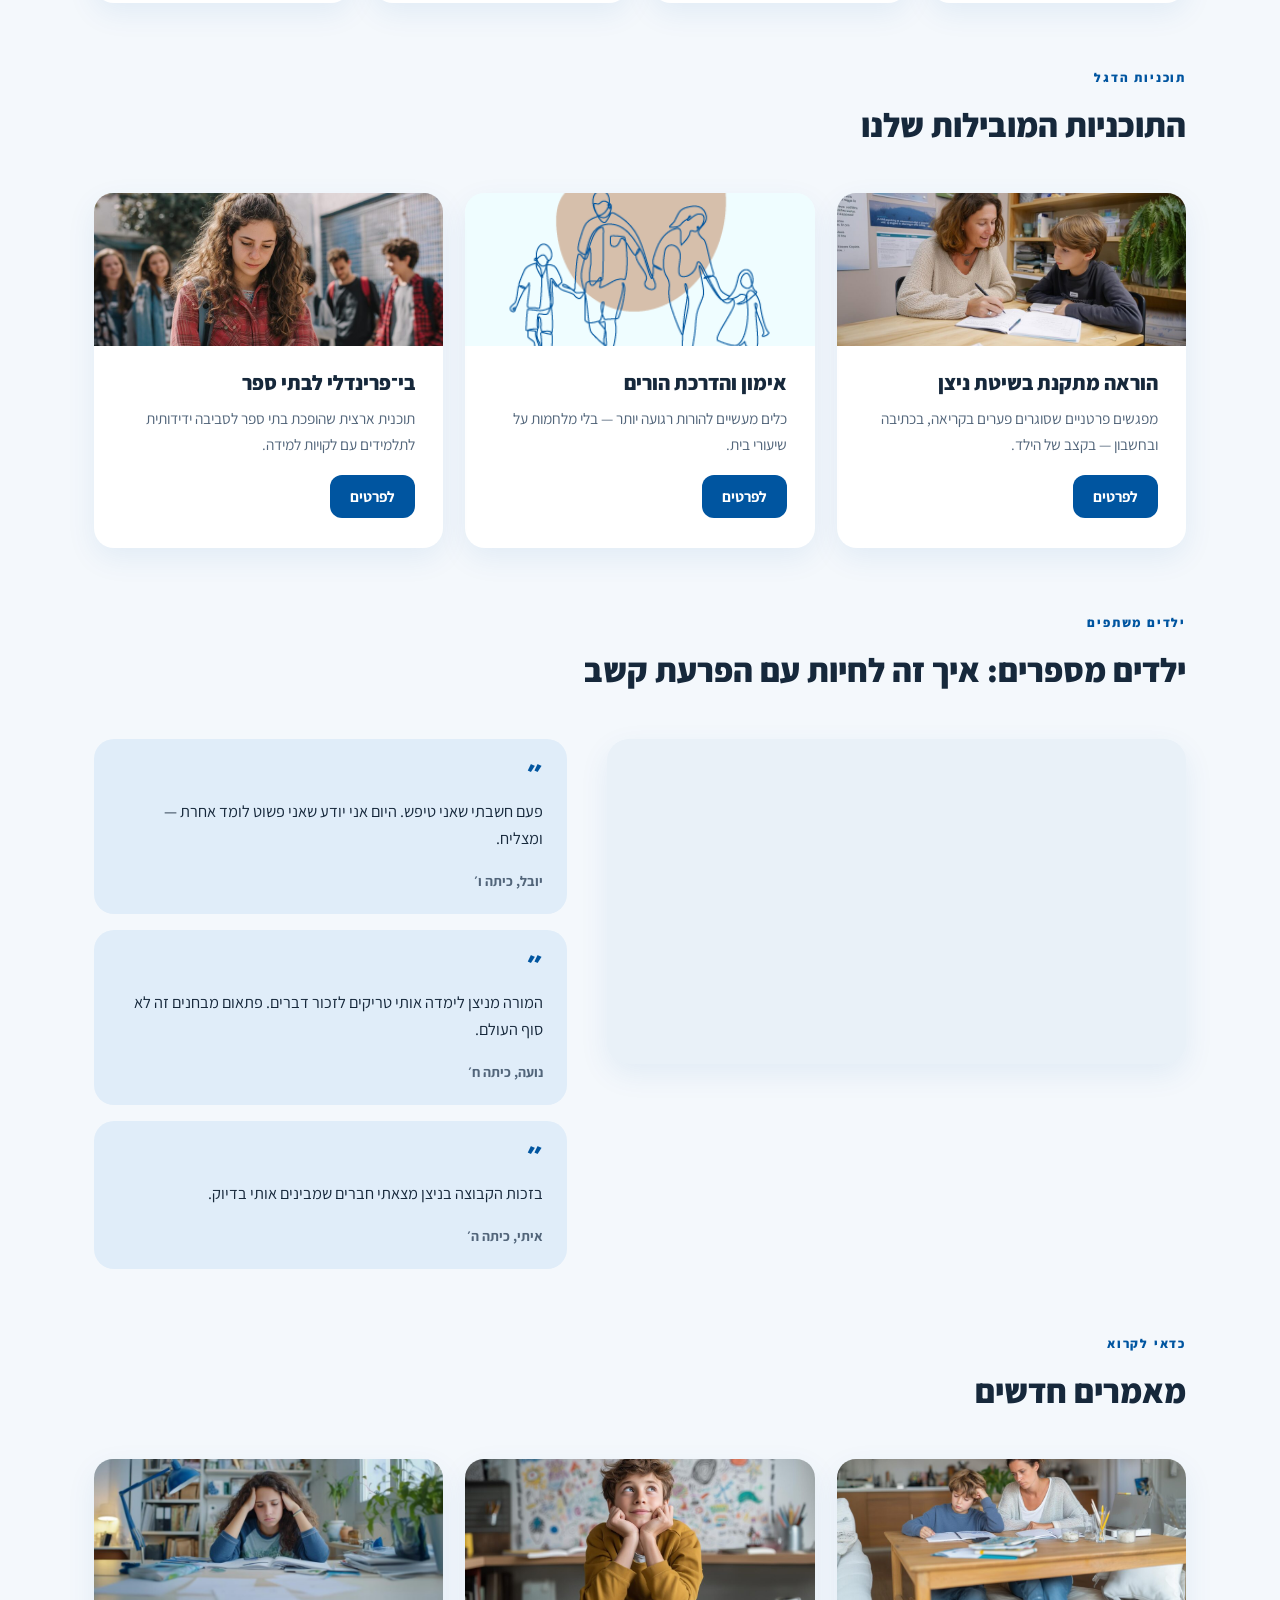
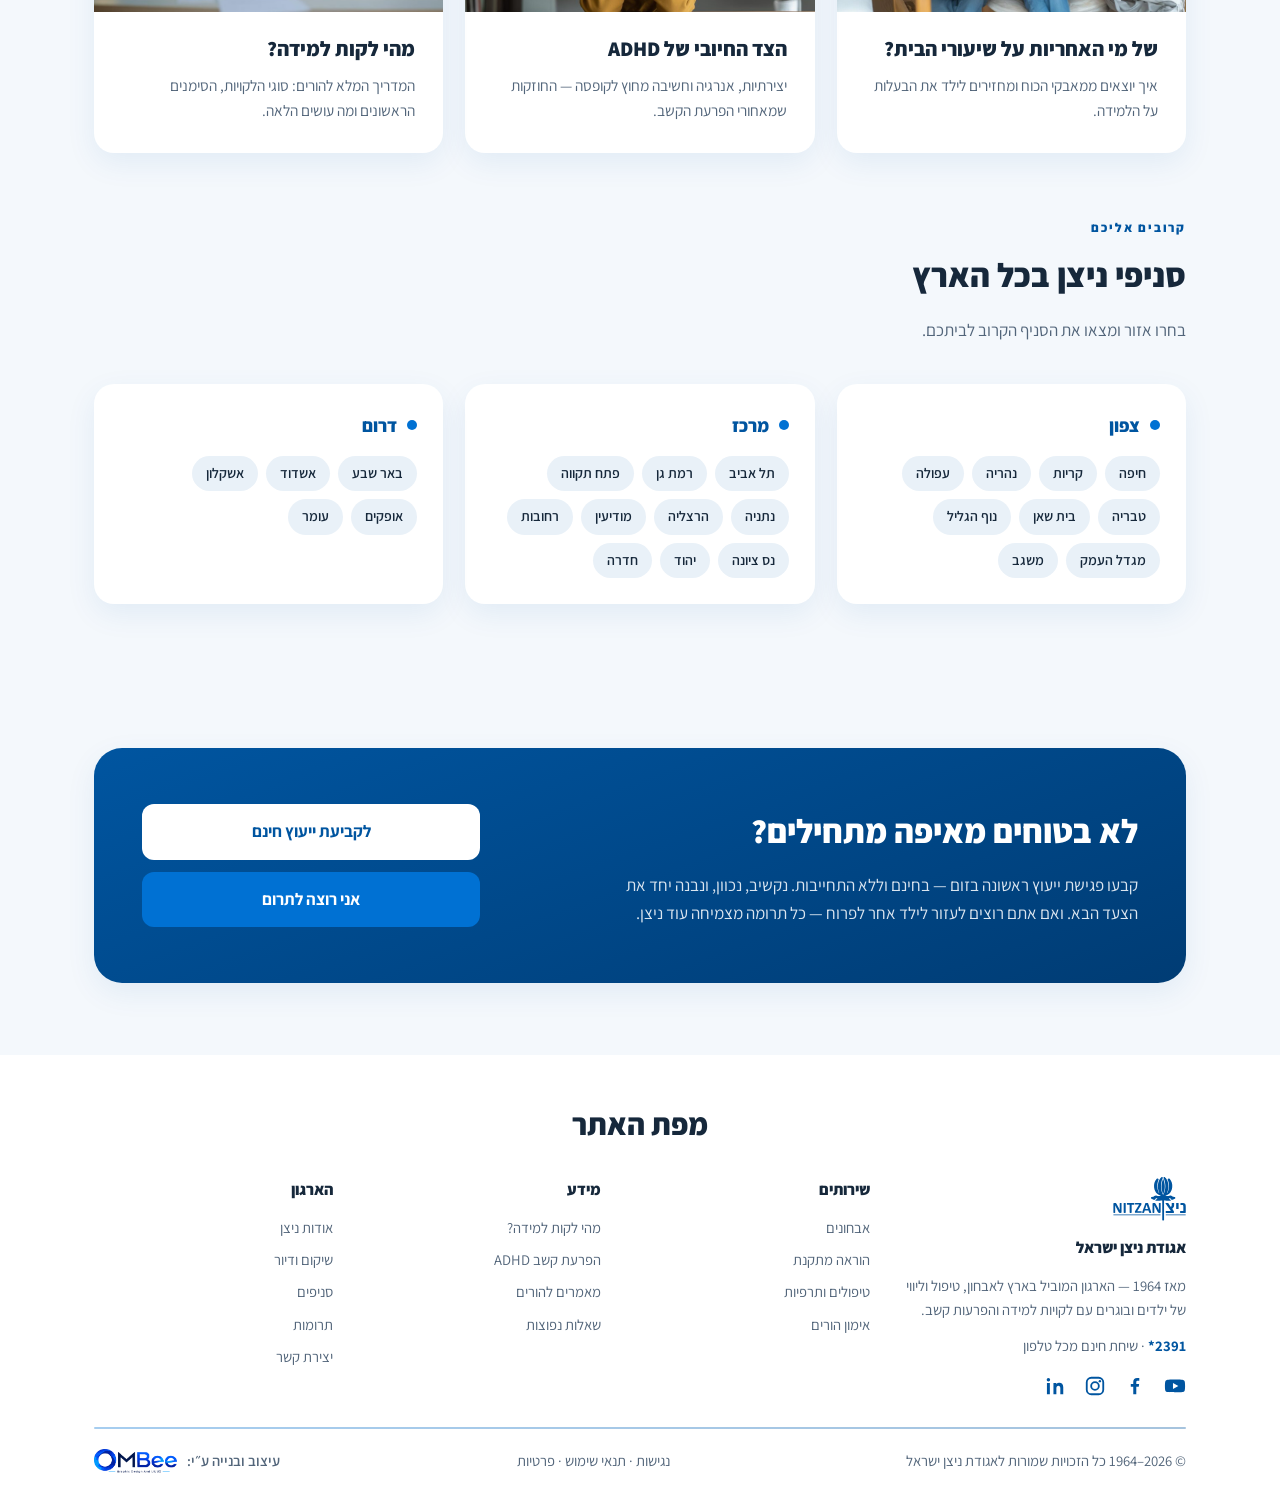
==== commit 7091287d: "Footer sitemap title, legal pages, a11y widget + cookie banner, clean icons - Accessibility widget p" ====
--- a/web/index.html
+++ b/web/index.html
@@ -371,6 +371,7 @@
 
 <footer>
   <div class="wrap">
+    <h2 class="footer-title">מפת האתר</h2>
     <div class="footer-grid">
       <div>
         <img class="footer-logo" src="images/logo-blue.svg" alt="אגודת ניצן ישראל">
@@ -406,6 +407,7 @@
         <h4>הארגון</h4>
         <ul>
           <li><a href="about.html">אודות ניצן</a></li>
+          <li><a href="housing.html">שיקום ודיור</a></li>
           <li><a href="branches.html">סניפים</a></li>
           <li><a href="donate.html">תרומות</a></li>
           <li><a href="contact.html">יצירת קשר</a></li>
--- a/web/style.css
+++ b/web/style.css
@@ -471,6 +471,11 @@
   padding: 44px 0 30px;
   color: var(--muted); font-size: 0.92rem;
 }
+.footer-title {
+  font-size: clamp(1.5rem, 2.6vw, 1.9rem); font-weight: 800;
+  color: var(--ink); margin: 0 0 28px;
+  text-align: center;
+}
 .footer-grid { display: grid; grid-template-columns: 1.2fr 1fr 1fr 1fr; gap: 30px; margin-bottom: 30px; }
 .footer-logo { height: 44px; width: auto; display: block; margin-bottom: 14px; }
 @media (prefers-color-scheme: dark) {
@@ -481,8 +486,15 @@
 .footer-grid ul { list-style: none; margin: 0; padding: 0; display: grid; gap: 8px; }
 .footer-grid a:hover { color: var(--brand); }
 .footer-bottom {
-  padding-top: 20px;
+  padding-top: 22px;
   display: flex; justify-content: space-between; align-items: center; gap: 16px; flex-wrap: wrap;
+  position: relative;
+}
+.footer-bottom::before {
+  content: ""; position: absolute; top: 0; right: 0; left: 0; height: 2px;
+  border-radius: 2px;
+  background: linear-gradient(to left, var(--brand), var(--bud));
+  opacity: 0.35;
 }
 .footer-bottom a:hover { color: var(--brand); }
 .credit { display: inline-flex; align-items: center; gap: 10px; font-weight: 600; }
@@ -494,15 +506,14 @@
 :root[data-theme="dark"] .credit img { background: #FFFFFF; border-radius: 6px; padding: 3px 7px; }
 
 /* ---------- Social links ---------- */
-.socials { display: flex; gap: 10px; margin-top: 16px; }
+.socials { display: flex; gap: 18px; margin-top: 16px; }
 .socials a {
-  width: 38px; height: 38px; border-radius: 12px;
-  background: var(--brand-soft); color: var(--brand);
+  color: var(--brand);
   display: grid; place-items: center;
-  transition: background 0.15s ease, color 0.15s ease;
-}
-.socials a:hover { background: var(--brand); color: #FFFFFF; }
-.socials svg { width: 18px; height: 18px; fill: currentColor; }
+  transition: color 0.15s ease, transform 0.15s ease;
+}
+.socials a:hover { color: var(--brand-deep); transform: translateY(-2px); }
+.socials svg { width: 22px; height: 22px; fill: currentColor; }
 
 /* ---------- Accessibility widget ---------- */
 .a11y-btn {
